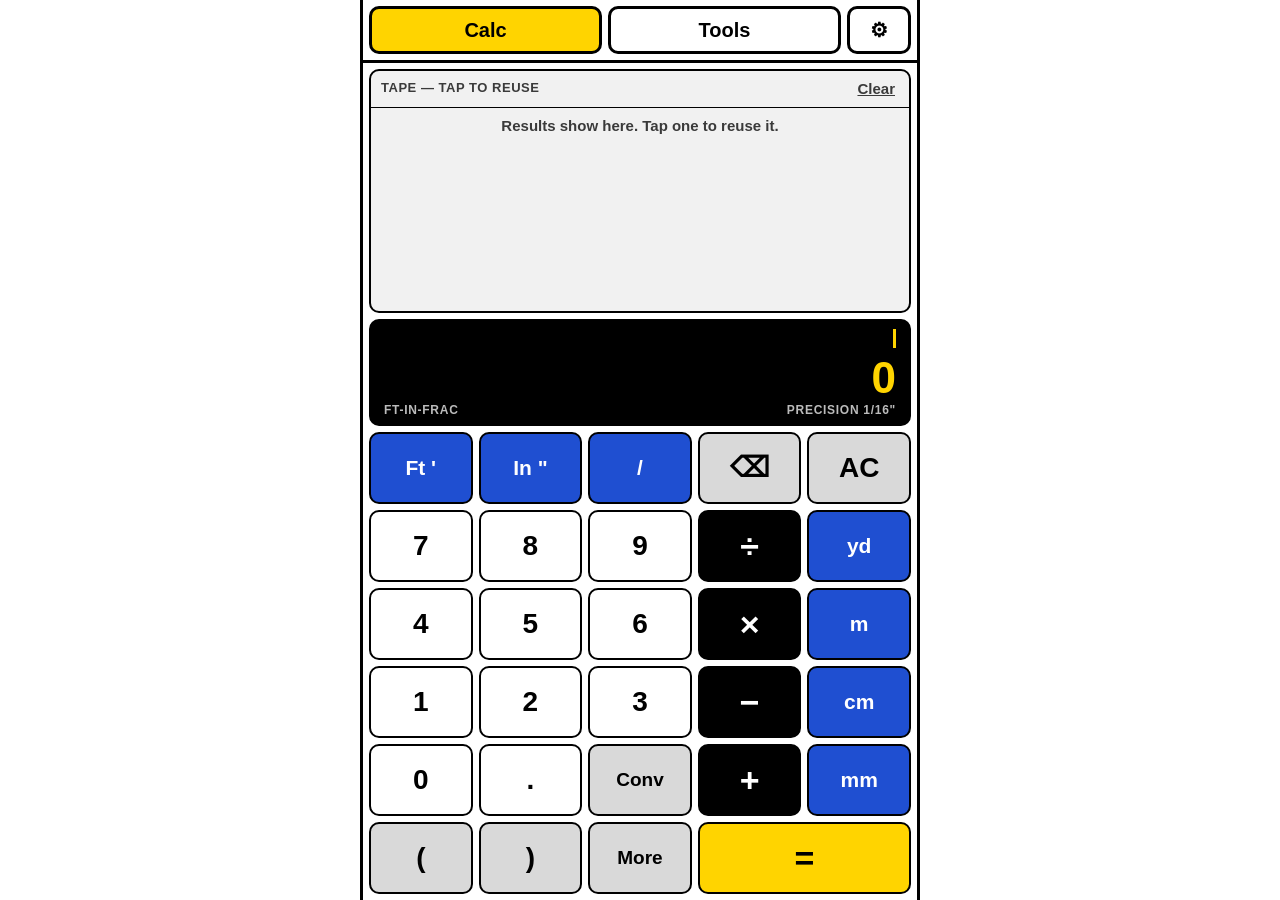
==== index.html @ d9935bda "Add files via upload" ====
<!DOCTYPE html>
<html lang="en">
<head>
  <meta charset="utf-8">
  <meta name="viewport" content="width=device-width, initial-scale=1, viewport-fit=cover">
  <title>Jobsite Calc</title>
  <meta name="description" content="Offline feet-inch-fraction construction calculator">
  <meta name="theme-color" content="#000000">
  <link rel="manifest" href="manifest.json">
  <link rel="icon" href="icons/icon.svg" type="image/svg+xml">
  <link rel="apple-touch-icon" href="icons/apple-touch-icon.png">
  <meta name="apple-mobile-web-app-capable" content="yes">
  <meta name="mobile-web-app-capable" content="yes">
  <meta name="apple-mobile-web-app-status-bar-style" content="black">
  <meta name="apple-mobile-web-app-title" content="Jobsite Calc">
  <link rel="stylesheet" href="styles.css">
</head>
<body>
  <header class="topbar">
    <button class="nav" data-go="calc" id="navCalc">Calc</button>
    <button class="nav" data-go="tools" id="navTools">Tools</button>
    <button class="nav" data-go="settings" id="navSettings" aria-label="Settings">⚙</button>
  </header>

  <!-- ============ Calculator ============ -->
  <main id="screen-calc" class="screen calc" hidden>
    <div class="tape-wrap">
      <div class="tape-head">
        <span>Tape — tap to reuse</span>
        <button id="clearTape" class="link">Clear</button>
      </div>
      <ol id="tape" class="tape"></ol>
    </div>

    <div class="display" id="display">
      <div class="expr" id="expr"></div>
      <div class="result" id="result">0</div>
      <div class="meta"><span id="modeLabel">FT-IN-FRAC</span><span id="precLabel">1/16"</span></div>
    </div>

    <div class="keypad" id="keypad">
      <button data-k="ft" class="k unit">Ft '</button>
      <button data-k="in" class="k unit">In "</button>
      <button data-k="/" class="k unit">/</button>
      <button data-k="bs" class="k fn" aria-label="Backspace">⌫</button>
      <button data-k="ac" class="k fn">AC</button>

      <button data-k="7" class="k">7</button>
      <button data-k="8" class="k">8</button>
      <button data-k="9" class="k">9</button>
      <button data-k="÷" class="k op">÷</button>
      <button data-k="yd" class="k unit sm">yd</button>

      <button data-k="4" class="k">4</button>
      <button data-k="5" class="k">5</button>
      <button data-k="6" class="k">6</button>
      <button data-k="×" class="k op">×</button>
      <button data-k="m" class="k unit sm">m</button>

      <button data-k="1" class="k">1</button>
      <button data-k="2" class="k">2</button>
      <button data-k="3" class="k">3</button>
      <button data-k="−" class="k op">−</button>
      <button data-k="cm" class="k unit sm">cm</button>

      <button data-k="0" class="k">0</button>
      <button data-k="." class="k">.</button>
      <button data-k="conv" class="k fn sm">Conv</button>
      <button data-k="+" class="k op">+</button>
      <button data-k="mm" class="k unit sm">mm</button>

      <button data-k="(" class="k fn">(</button>
      <button data-k=")" class="k fn">)</button>
      <button data-k="more" class="k fn sm">More</button>
      <button data-k="=" class="k eq">=</button>
    </div>

    <div class="more" id="more" hidden>
      <div class="more-grid">
        <button data-k="sq ft" class="k unit sm">sq ft</button>
        <button data-k="sq in" class="k unit sm">sq in</button>
        <button data-k="sq yd" class="k unit sm">sq yd</button>
        <button data-k="sq m" class="k unit sm">sq m</button>
        <button data-k="cu ft" class="k unit sm">cu ft</button>
        <button data-k="cu yd" class="k unit sm">cu yd</button>
        <button data-k="cu in" class="k unit sm">cu in</button>
        <button data-k="cu m" class="k unit sm">cu m</button>
        <button data-k="√" class="k fn">√</button>
        <button data-k="²" class="k fn">x²</button>
        <button data-k="neg" class="k fn">±</button>
        <button data-k="close" class="k eq sm">Close</button>
      </div>
    </div>
  </main>

  <!-- ============ Tools grid ============ -->
  <main id="screen-tools" class="screen scroll" hidden>
    <div class="tiles" id="tiles"></div>
  </main>

  <!-- ============ Single tool ============ -->
  <main id="screen-tool" class="screen scroll" hidden>
    <div class="tool-head">
      <button class="back" data-go="tools">‹ Tools</button>
      <h1 id="toolTitle"></h1>
      <button class="link" id="toolClear">Clear</button>
    </div>
    <div id="toolBody"></div>
  </main>

  <!-- ============ Settings ============ -->
  <main id="screen-settings" class="screen scroll" hidden>
    <div id="settingsBody"></div>
  </main>

  <!-- ============ Field keypad (bottom sheet) ============ -->
  <div class="sheet" id="sheet" hidden>
    <div class="sheet-head">
      <div class="sheet-info">
        <div class="sheet-label" id="sheetLabel"></div>
        <div class="sheet-val" id="sheetVal"></div>
      </div>
      <button class="k eq sm" data-fk="done">Done</button>
    </div>
    <div class="fkeys" id="fkeys">
      <button data-fk="7" class="k">7</button>
      <button data-fk="8" class="k">8</button>
      <button data-fk="9" class="k">9</button>
      <button data-fk="ft" class="k unit u-only">Ft '</button>
      <button data-fk="bs" class="k fn" aria-label="Backspace">⌫</button>

      <button data-fk="4" class="k">4</button>
      <button data-fk="5" class="k">5</button>
      <button data-fk="6" class="k">6</button>
      <button data-fk="in" class="k unit u-only">In "</button>
      <button data-fk="clr" class="k fn sm">Clear</button>

      <button data-fk="1" class="k">1</button>
      <button data-fk="2" class="k">2</button>
      <button data-fk="3" class="k">3</button>
      <button data-fk="/" class="k unit">/</button>
      <button data-fk="ans" class="k fn sm">Ans</button>

      <button data-fk="0" class="k">0</button>
      <button data-fk="." class="k">.</button>
      <button data-fk=" " class="k fn sm">space</button>
      <button data-fk="+" class="k op">+</button>
      <button data-fk="next" class="k eq sm">Next</button>
    </div>
  </div>

  <div class="toast" id="toast" hidden></div>

  <script src="calc.js"></script>
  <script src="app.js"></script>
</body>
</html>
---- styles.css ----
/* Jobsite Calc — high contrast, glove-sized, mobile first */
:root {
  --bg: #ffffff;
  --fg: #000000;
  --muted: #3a3a3a;
  --line: #000000;
  --panel: #f1f1f1;
  --key: #ffffff;
  --key-fg: #000000;
  --op: #000000;
  --op-fg: #ffffff;
  --fn: #d9d9d9;
  --unit: #1f4fd1;
  --unit-fg: #ffffff;
  --accent: #ffd400;
  --accent-fg: #000000;
  --warn-bg: #b00000;
  --warn-fg: #ffffff;
  --danger: #b00000;
  --ok-bg: #0a6b1f;
  --ok-fg: #ffffff;
  --display: #000000;
  --display-fg: #ffd400;
  --gap: 6px;
  --key-h: clamp(52px, 8.4vh, 72px);
  --radius: 10px;
  color-scheme: light;
}
:root[data-theme="dark"] {
  --bg: #000000;
  --fg: #ffffff;
  --muted: #cfcfcf;
  --line: #8a8a8a;
  --panel: #151515;
  --key: #222222;
  --key-fg: #ffffff;
  --op: #ffffff;
  --op-fg: #000000;
  --fn: #444444;
  --unit: #3d6bff;
  --unit-fg: #ffffff;
  --display: #111111;
  --danger: #ff6b6b;
  --display-fg: #ffd400;
  color-scheme: dark;
}

* { box-sizing: border-box; }
html, body { margin: 0; height: 100%; }
body {
  background: var(--bg);
  color: var(--fg);
  font: 600 18px/1.3 -apple-system, BlinkMacSystemFont, "Segoe UI", Roboto, Helvetica, Arial, sans-serif;
  display: flex;
  flex-direction: column;
  height: 100dvh;
  overflow: hidden;
  padding-top: env(safe-area-inset-top);
  -webkit-text-size-adjust: 100%;
  -webkit-tap-highlight-color: transparent;
}
button {
  font: inherit;
  color: inherit;
  touch-action: manipulation;
  -webkit-user-select: none;
  user-select: none;
  cursor: pointer;
}
[hidden] { display: none !important; }

/* ---------- top bar ---------- */
.topbar {
  display: grid;
  grid-template-columns: 1fr 1fr 64px;
  gap: var(--gap);
  padding: var(--gap) max(var(--gap), env(safe-area-inset-left)) var(--gap);
  border-bottom: 3px solid var(--line);
  flex: none;
}
.nav {
  height: 48px;
  border: 3px solid var(--line);
  border-radius: var(--radius);
  background: var(--bg);
  font-size: 20px;
  font-weight: 800;
}
.nav.active { background: var(--accent); color: var(--accent-fg); border-color: #000; }

/* ---------- screens ---------- */
.screen { flex: 1; min-height: 0; }
.screen.scroll {
  overflow-y: auto;
  -webkit-overflow-scrolling: touch;
  padding: 12px max(12px, env(safe-area-inset-right)) calc(24px + env(safe-area-inset-bottom)) max(12px, env(safe-area-inset-left));
}
body.sheet-open .screen.scroll { padding-bottom: 60vh; }

/* ---------- calculator ---------- */
.calc {
  display: flex;
  flex-direction: column;
  padding: var(--gap) max(var(--gap), env(safe-area-inset-right)) calc(var(--gap) + env(safe-area-inset-bottom)) max(var(--gap), env(safe-area-inset-left));
  gap: var(--gap);
  position: relative;
}
.tape-wrap {
  flex: 1;
  min-height: 70px;
  display: flex;
  flex-direction: column;
  border: 2px solid var(--line);
  border-radius: var(--radius);
  background: var(--panel);
  overflow: hidden;
}
.tape-head {
  display: flex;
  justify-content: space-between;
  align-items: center;
  font-size: 13px;
  text-transform: uppercase;
  letter-spacing: .04em;
  color: var(--muted);
  padding: 2px 10px;
  border-bottom: 1px solid var(--line);
}
.link {
  background: none;
  border: 0;
  text-decoration: underline;
  font-weight: 800;
  padding: 6px 4px;
  font-size: 15px;
}
.tape {
  list-style: none;
  margin: 0;
  padding: 0;
  overflow-y: auto;
  flex: 1;
}
.tape li {
  padding: 8px 10px;
  border-bottom: 1px solid var(--line);
  text-align: right;
  cursor: pointer;
}
.tape li:active { background: var(--accent); color: var(--accent-fg); }
.tape .t-expr { font-size: 15px; color: var(--muted); word-break: break-word; }
.tape li:active .t-expr { color: inherit; }
.tape .t-res { font-size: 21px; font-weight: 800; }
.tape .empty { text-align: center; color: var(--muted); cursor: default; font-size: 15px; border: 0; }

.display {
  flex: none;
  background: var(--display);
  color: var(--display-fg);
  border-radius: var(--radius);
  padding: 6px 12px 4px;
  text-align: right;
  border: 3px solid #000;
}
.display .expr {
  color: #fff;
  font-size: 19px;
  min-height: 25px;
  word-break: break-word;
  font-variant-numeric: tabular-nums;
}
.display .expr .cursor { display: inline-block; width: 3px; height: 1em; background: var(--display-fg); vertical-align: -2px; margin-left: 2px; animation: blink 1s steps(1) infinite; }
@keyframes blink { 50% { opacity: 0; } }
.display .result {
  font-size: clamp(30px, 10vw, 44px);
  font-weight: 800;
  line-height: 1.15;
  white-space: nowrap;
  overflow-x: auto;
  overflow-y: hidden;
  scrollbar-width: none;
  font-variant-numeric: tabular-nums;
}
.display .result::-webkit-scrollbar { display: none; }
.display .result.preview { opacity: .6; }
.display .result.error { color: #ff6b6b; font-size: 20px; white-space: normal; }
.display .meta {
  display: flex;
  justify-content: space-between;
  font-size: 12px;
  color: #bbb;
  letter-spacing: .06em;
}

.keypad, .fkeys, .more-grid {
  display: grid;
  grid-template-columns: repeat(5, 1fr);
  gap: var(--gap);
  flex: none;
}
.k {
  height: var(--key-h);
  border: 2px solid var(--line);
  border-radius: var(--radius);
  background: var(--key);
  color: var(--key-fg);
  font-size: 28px;
  font-weight: 800;
  padding: 0;
  min-width: 0;
}
.k.sm { font-size: 19px; }
.k.op { background: var(--op); color: var(--op-fg); font-size: 34px; }
.k.fn { background: var(--fn); }
.k.unit { background: var(--unit); color: var(--unit-fg); border-color: #000; font-size: 21px; }
.k.eq { background: var(--accent); color: var(--accent-fg); border-color: #000; font-size: 34px; }
.k.eq.sm, .k.op.sm { font-size: 20px; }
.keypad .k.eq { grid-column: span 2; }
.k:active { transform: scale(.96); filter: brightness(.8); }

.more {
  position: absolute;
  left: var(--gap);
  right: var(--gap);
  bottom: calc(var(--gap) + env(safe-area-inset-bottom));
  background: var(--bg);
  border: 3px solid var(--line);
  border-radius: var(--radius);
  padding: var(--gap);
  box-shadow: 0 -8px 24px rgba(0,0,0,.35);
}
.more-grid { grid-template-columns: repeat(4, 1fr); }

/* ---------- tools grid ---------- */
.tiles {
  display: grid;
  grid-template-columns: repeat(2, 1fr);
  gap: 10px;
}
.tile {
  min-height: 104px;
  border: 3px solid var(--line);
  border-radius: var(--radius);
  background: var(--panel);
  text-align: left;
  padding: 12px;
  display: flex;
  flex-direction: column;
  justify-content: space-between;
}
.tile:active { background: var(--accent); color: var(--accent-fg); }
.tile .num { font-size: 14px; color: var(--muted); }
.tile .name { font-size: 21px; font-weight: 800; line-height: 1.15; }
.tile .desc { font-size: 13px; color: var(--muted); font-weight: 600; }
.tile:active .num, .tile:active .desc { color: inherit; }

/* ---------- tool screen ---------- */
.tool-head {
  display: grid;
  grid-template-columns: auto 1fr auto;
  align-items: center;
  gap: 8px;
  margin-bottom: 10px;
}
.tool-head h1 { font-size: 22px; margin: 0; text-align: center; }
.back {
  height: 44px;
  padding: 0 12px;
  border: 2px solid var(--line);
  border-radius: var(--radius);
  background: var(--bg);
  font-weight: 800;
}

.seg {
  display: flex;
  flex-wrap: wrap;
  gap: 6px;
  margin-bottom: 12px;
}
.seg button {
  flex: 1 1 auto;
  min-height: 48px;
  padding: 0 12px;
  border: 2px solid var(--line);
  border-radius: var(--radius);
  background: var(--bg);
  font-weight: 800;
  font-size: 17px;
}
.seg button.on { background: var(--fg); color: var(--bg); }

.fields { display: grid; gap: 8px; margin-bottom: 14px; }
.field {
  display: grid;
  grid-template-columns: 1fr auto;
  align-items: center;
  width: 100%;
  min-height: 60px;
  padding: 6px 12px;
  border: 2px solid var(--line);
  border-radius: var(--radius);
  background: var(--bg);
  text-align: left;
}
.field .f-label { font-size: 16px; }
.field .f-hint { display: block; font-size: 12px; color: var(--muted); font-weight: 600; }
.field .f-val { font-size: 24px; font-weight: 800; text-align: right; max-width: 60vw; overflow-wrap: anywhere; }
.field .f-val.placeholder { color: var(--muted); font-weight: 600; font-size: 17px; }
.field.active { border-width: 4px; border-color: var(--unit); background: var(--panel); padding: 4px 10px; }
.field.bad .f-val { color: var(--warn-bg); }
.choice-label { font-size: 16px; margin: 4px 0; }
.choice .seg { margin-bottom: 0; }

.out { display: grid; gap: 6px; }
.row {
  display: grid;
  grid-template-columns: 1fr auto;
  align-items: baseline;
  gap: 2px 10px;
  padding: 8px 12px;
  border-radius: var(--radius);
  background: var(--panel);
  border: 1px solid var(--line);
}
.row[data-v] { cursor: pointer; }
.row[data-v]:active { background: var(--accent); color: var(--accent-fg); }
.row .r-label { font-size: 15px; }
.row .r-val { font-size: 22px; font-weight: 800; text-align: right; }
.row .r-sub { grid-column: 1 / -1; text-align: right; font-size: 13px; color: var(--muted); font-weight: 600; }
.row:active .r-sub { color: inherit; }
.row.big { background: var(--display); color: var(--display-fg); border: 3px solid #000; }
.row.big .r-val { font-size: 30px; }
.row.big .r-sub, .row.big .r-label { color: #eee; }
.row.warn { background: var(--warn-bg); color: var(--warn-fg); display: block; font-size: 17px; }
.row.ok { background: var(--ok-bg); color: var(--ok-fg); display: block; font-size: 17px; }
.row.info { display: block; font-size: 16px; }
.row.list { display: block; }
.row.list ol { margin: 6px 0 0; padding-left: 28px; font-size: 18px; font-variant-numeric: tabular-nums; }
.row.list li { padding: 2px 0; }
.hint-box {
  padding: 12px;
  border: 2px dashed var(--line);
  border-radius: var(--radius);
  color: var(--muted);
  font-size: 16px;
}
.note { font-size: 14px; color: var(--muted); font-weight: 600; margin: 14px 2px 0; }
.tap-note { font-size: 13px; color: var(--muted); text-align: center; margin: 8px 0 0; }

/* ---------- field keypad sheet ---------- */
.sheet {
  position: fixed;
  left: 0; right: 0; bottom: 0;
  background: var(--bg);
  border-top: 4px solid var(--line);
  padding: var(--gap) max(var(--gap), env(safe-area-inset-right)) calc(var(--gap) + env(safe-area-inset-bottom)) max(var(--gap), env(safe-area-inset-left));
  box-shadow: 0 -10px 30px rgba(0,0,0,.35);
  z-index: 10;
}
.sheet-head {
  display: grid;
  grid-template-columns: 1fr 120px;
  gap: var(--gap);
  margin-bottom: var(--gap);
  align-items: stretch;
}
.sheet-info {
  background: var(--display);
  color: var(--display-fg);
  border-radius: var(--radius);
  padding: 4px 10px;
  min-width: 0;
}
.sheet-label { font-size: 13px; color: #ddd; }
.sheet-val { font-size: 26px; font-weight: 800; min-height: 32px; overflow-wrap: anywhere; }
.sheet.no-units .u-only { visibility: hidden; }

/* ---------- settings ---------- */
.set-group { margin-bottom: 20px; }
.set-group h2 { font-size: 18px; margin: 0 0 8px; }
.set-group p { font-size: 14px; color: var(--muted); font-weight: 600; margin: 6px 0 0; }
.btn-wide {
  width: 100%;
  min-height: 56px;
  border: 3px solid var(--line);
  border-radius: var(--radius);
  background: var(--bg);
  font-weight: 800;
  font-size: 18px;
  margin-bottom: 8px;
}
.btn-wide.danger { border-color: var(--danger); color: var(--danger); }
.seg.grid3 { display: grid; grid-template-columns: repeat(3, 1fr); }

/* ---------- toast ---------- */
.toast {
  position: fixed;
  left: 50%;
  top: calc(70px + env(safe-area-inset-top));
  transform: translateX(-50%);
  background: var(--accent);
  color: var(--accent-fg);
  border: 3px solid #000;
  border-radius: var(--radius);
  padding: 10px 16px;
  font-weight: 800;
  z-index: 20;
  max-width: 90vw;
  text-align: center;
}

@media (min-width: 700px) {
  body { max-width: 560px; margin: 0 auto; border-left: 3px solid var(--line); border-right: 3px solid var(--line); }
  .sheet { max-width: 560px; margin: 0 auto; }
  .tiles { grid-template-columns: repeat(3, 1fr); }
}
@media (max-height: 640px) {
  :root { --key-h: 50px; }
  .display .result { font-size: 30px; }
}
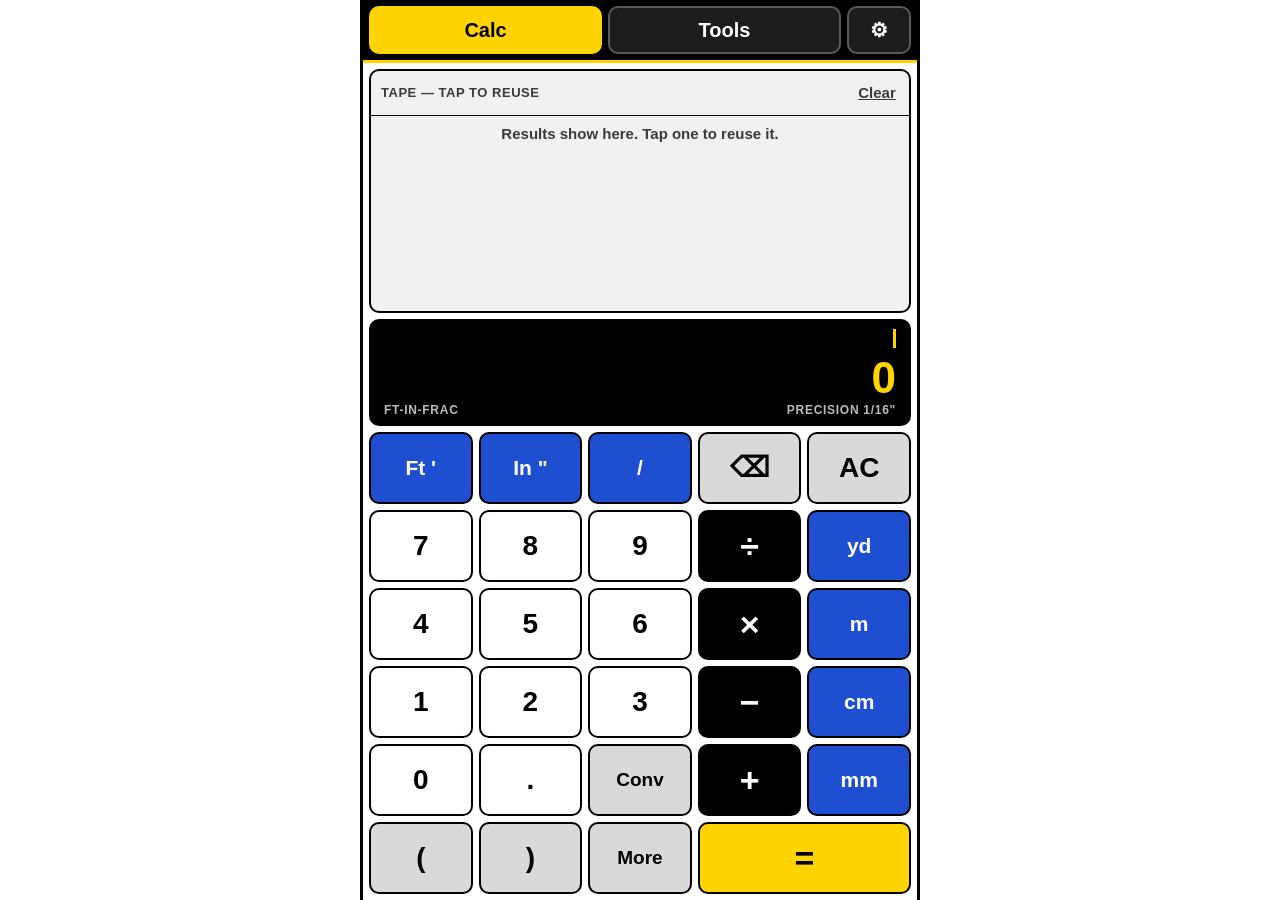
==== commit f66dedb6: "Add files via upload" ====
--- a/index.html
+++ b/index.html
@@ -11,7 +11,7 @@
   <link rel="apple-touch-icon" href="icons/apple-touch-icon.png">
   <meta name="apple-mobile-web-app-capable" content="yes">
   <meta name="mobile-web-app-capable" content="yes">
-  <meta name="apple-mobile-web-app-status-bar-style" content="black">
+  <meta name="apple-mobile-web-app-status-bar-style" content="black-translucent">
   <meta name="apple-mobile-web-app-title" content="Jobsite Calc">
   <link rel="stylesheet" href="styles.css">
 </head>
@@ -34,7 +34,7 @@
 
     <div class="display" id="display">
       <div class="expr" id="expr"></div>
-      <div class="result" id="result">0</div>
+      <div class="result" id="result" aria-live="polite">0</div>
       <div class="meta"><span id="modeLabel">FT-IN-FRAC</span><span id="precLabel">1/16"</span></div>
     </div>
 
@@ -143,7 +143,7 @@
 
       <button data-fk="0" class="k">0</button>
       <button data-fk="." class="k">.</button>
-      <button data-fk=" " class="k fn sm">space</button>
+      <button data-fk=" " class="k fn sm" aria-label="Space">Space</button>
       <button data-fk="+" class="k op">+</button>
       <button data-fk="next" class="k eq sm">Next</button>
     </div>
--- a/styles.css
+++ b/styles.css
@@ -55,10 +55,14 @@
   flex-direction: column;
   height: 100dvh;
   overflow: hidden;
-  padding-top: env(safe-area-inset-top);
   -webkit-text-size-adjust: 100%;
   -webkit-tap-highlight-color: transparent;
-}
+  -webkit-user-select: none;       /* no text-selection magnifier on long press */
+  user-select: none;
+  -webkit-touch-callout: none;
+}
+:focus { outline: none; }
+:focus-visible { outline: 3px solid var(--unit); outline-offset: 2px; }
 button {
   font: inherit;
   color: inherit;
@@ -74,19 +78,21 @@
   display: grid;
   grid-template-columns: 1fr 1fr 64px;
   gap: var(--gap);
-  padding: var(--gap) max(var(--gap), env(safe-area-inset-left)) var(--gap);
-  border-bottom: 3px solid var(--line);
+  padding: calc(var(--gap) + env(safe-area-inset-top)) max(var(--gap), env(safe-area-inset-right)) var(--gap) max(var(--gap), env(safe-area-inset-left));
+  background: #000;
+  border-bottom: 3px solid var(--accent);
   flex: none;
 }
 .nav {
   height: 48px;
-  border: 3px solid var(--line);
-  border-radius: var(--radius);
-  background: var(--bg);
+  border: 2px solid #5a5a5a;
+  border-radius: var(--radius);
+  background: #1c1c1c;
+  color: #fff;
   font-size: 20px;
   font-weight: 800;
 }
-.nav.active { background: var(--accent); color: var(--accent-fg); border-color: #000; }
+.nav.active { background: var(--accent); color: var(--accent-fg); border-color: var(--accent); }
 
 /* ---------- screens ---------- */
 .screen { flex: 1; min-height: 0; }
@@ -123,7 +129,7 @@
   text-transform: uppercase;
   letter-spacing: .04em;
   color: var(--muted);
-  padding: 2px 10px;
+  padding: 0 4px 0 10px;
   border-bottom: 1px solid var(--line);
 }
 .link {
@@ -131,7 +137,9 @@
   border: 0;
   text-decoration: underline;
   font-weight: 800;
-  padding: 6px 4px;
+  min-height: 44px;
+  min-width: 56px;
+  padding: 0 6px;
   font-size: 15px;
 }
 .tape {
@@ -289,6 +297,8 @@
   font-size: 17px;
 }
 .seg button.on { background: var(--fg); color: var(--bg); }
+.seg.modes { display: grid; grid-template-columns: repeat(auto-fill, minmax(104px, 1fr)); }
+.seg.modes button { padding: 4px 6px; font-size: 16px; line-height: 1.15; }
 
 .fields { display: grid; gap: 8px; margin-bottom: 14px; }
 .field {
@@ -365,6 +375,7 @@
   margin-bottom: var(--gap);
   align-items: stretch;
 }
+.sheet-head .k { height: auto; min-height: var(--key-h); }
 .sheet-info {
   background: var(--display);
   color: var(--display-fg);
@@ -374,6 +385,8 @@
 }
 .sheet-label { font-size: 13px; color: #ddd; }
 .sheet-val { font-size: 26px; font-weight: 800; min-height: 32px; overflow-wrap: anywhere; }
+.sheet-val.placeholder { color: #9a9a9a; font-size: 20px; font-weight: 700; }
+.fkeys .k.sm { font-size: 17px; }
 .sheet.no-units .u-only { visibility: hidden; }
 
 /* ---------- settings ---------- */
@@ -391,6 +404,7 @@
   margin-bottom: 8px;
 }
 .btn-wide.danger { border-color: var(--danger); color: var(--danger); }
+.about { font-size: 13px; color: var(--muted); text-align: center; margin-top: 24px; }
 .seg.grid3 { display: grid; grid-template-columns: repeat(3, 1fr); }
 
 /* ---------- toast ---------- */
@@ -415,7 +429,42 @@
   .sheet { max-width: 560px; margin: 0 auto; }
   .tiles { grid-template-columns: repeat(3, 1fr); }
 }
-@media (max-height: 640px) {
-  :root { --key-h: 50px; }
+/* Short phones (iPhone SE / mini): shrink keys so the tape keeps a few lines */
+@media (max-height: 700px) {
+  :root { --key-h: 48px; --gap: 5px; }
+  .display .result { font-size: 32px; }
+  .display .expr { font-size: 17px; min-height: 22px; }
+  .k { font-size: 25px; }
+  .k.op, .k.eq { font-size: 30px; }
+  .nav { height: 44px; }
+}
+/* Landscape phones: tape + display on the left, keypad on the right */
+@media (orientation: landscape) and (max-height: 500px) {
+  :root { --key-h: calc((100dvh - 88px - env(safe-area-inset-bottom)) / 6.3); }
+  body { max-width: none; margin: 0; border: 0; }
+  .topbar { grid-template-columns: 1fr 1fr 64px; padding-top: var(--gap); }
+  .nav { height: 44px; font-size: 18px; }
+  .calc {
+    display: grid;
+    grid-template-columns: minmax(0, 1fr) minmax(0, 1.15fr);
+    grid-template-rows: 1fr auto;
+    column-gap: 8px;
+  }
+  .calc .tape-wrap { grid-column: 1; grid-row: 1; min-height: 0; }
+  .calc .display { grid-column: 1; grid-row: 2; }
+  .calc .keypad { grid-column: 2; grid-row: 1 / 3; align-self: end; }
   .display .result { font-size: 30px; }
-}
+  .k { font-size: 22px; }
+  .k.op, .k.eq { font-size: 26px; }
+  .k.sm, .k.unit { font-size: 17px; }
+  .more { left: auto; width: 54%; }
+  .sheet { max-width: none; }
+  .sheet .fkeys { grid-template-columns: repeat(10, 1fr); }
+  .sheet { --key-h: 44px; }
+  body.sheet-open .screen.scroll { padding-bottom: 50vh; }
+}
+
+/* Night theme: colored keys keep their full size (black borders vanish on black) */
+:root[data-theme="dark"] .k.unit { border-color: var(--unit); }
+:root[data-theme="dark"] .k.eq { border-color: var(--accent); }
+:root[data-theme="dark"] .row.big { border-color: #555; }
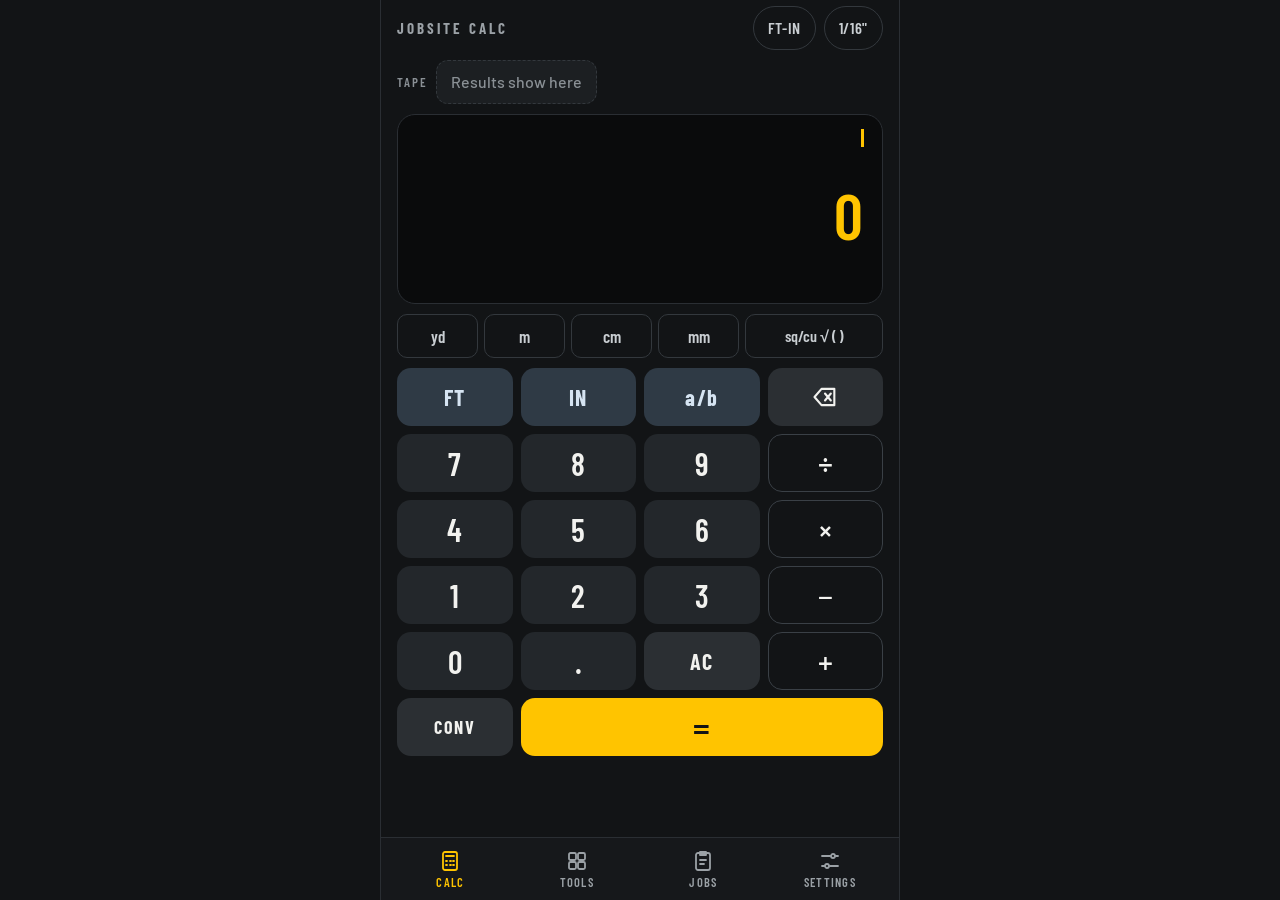
==== commit 08310852: "Add files via upload" ====
--- a/index.html
+++ b/index.html
@@ -1,11 +1,11 @@
 <!DOCTYPE html>
-<html lang="en">
+<html lang="en" data-theme="dark">
 <head>
   <meta charset="utf-8">
   <meta name="viewport" content="width=device-width, initial-scale=1, viewport-fit=cover">
   <title>Jobsite Calc</title>
   <meta name="description" content="Offline feet-inch-fraction construction calculator">
-  <meta name="theme-color" content="#000000">
+  <meta name="theme-color" content="#121416">
   <link rel="manifest" href="manifest.json">
   <link rel="icon" href="icons/icon.svg" type="image/svg+xml">
   <link rel="apple-touch-icon" href="icons/apple-touch-icon.png">
@@ -13,139 +13,173 @@
   <meta name="mobile-web-app-capable" content="yes">
   <meta name="apple-mobile-web-app-status-bar-style" content="black-translucent">
   <meta name="apple-mobile-web-app-title" content="Jobsite Calc">
+  <link rel="preload" href="fonts/barlow-condensed-latin-600-normal.woff2" as="font" type="font/woff2" crossorigin>
   <link rel="stylesheet" href="styles.css">
 </head>
 <body>
-  <header class="topbar">
-    <button class="nav" data-go="calc" id="navCalc">Calc</button>
-    <button class="nav" data-go="tools" id="navTools">Tools</button>
-    <button class="nav" data-go="settings" id="navSettings" aria-label="Settings">⚙</button>
-  </header>
 
   <!-- ============ Calculator ============ -->
   <main id="screen-calc" class="screen calc" hidden>
-    <div class="tape-wrap">
-      <div class="tape-head">
-        <span>Tape — tap to reuse</span>
-        <button id="clearTape" class="link">Clear</button>
+    <header class="calc-head">
+      <div class="brand">JOBSITE CALC</div>
+      <div class="chips">
+        <button class="chip" id="modeLabel" data-k="conv" aria-label="Change display units">FT-IN</button>
+        <button class="chip" id="precLabel" aria-label="Change fraction precision">1/16"</button>
       </div>
-      <ol id="tape" class="tape"></ol>
+    </header>
+
+    <div class="tape-row">
+      <span class="tape-label">TAPE</span>
+      <ol id="tape" class="tape" aria-label="Calculator tape"></ol>
     </div>
 
-    <div class="display" id="display">
+    <section class="display" id="display" aria-label="Display">
       <div class="expr" id="expr"></div>
       <div class="result" id="result" aria-live="polite">0</div>
-      <div class="meta"><span id="modeLabel">FT-IN-FRAC</span><span id="precLabel">1/16"</span></div>
+      <div class="meta"><span id="metaL"></span><span id="metaR"></span></div>
+    </section>
+
+    <div class="strip" id="strip">
+      <button data-k="yd" class="pill">yd</button>
+      <button data-k="m" class="pill">m</button>
+      <button data-k="cm" class="pill">cm</button>
+      <button data-k="mm" class="pill">mm</button>
+      <button data-k="more" class="pill wide" aria-label="Square, cubic and more functions">sq/cu √ ( )</button>
     </div>
 
     <div class="keypad" id="keypad">
-      <button data-k="ft" class="k unit">Ft '</button>
-      <button data-k="in" class="k unit">In "</button>
-      <button data-k="/" class="k unit">/</button>
-      <button data-k="bs" class="k fn" aria-label="Backspace">⌫</button>
-      <button data-k="ac" class="k fn">AC</button>
+      <button data-k="ft" class="k unit">FT</button>
+      <button data-k="in" class="k unit">IN</button>
+      <button data-k="/" class="k unit" aria-label="Fraction">a/b</button>
+      <button data-k="bs" class="k fn" aria-label="Backspace"><svg viewBox="0 0 24 24" aria-hidden="true"><path d="M9 5h11v14H9l-6-7z"/><path d="M12 9l5 6M17 9l-5 6"/></svg></button>
 
       <button data-k="7" class="k">7</button>
       <button data-k="8" class="k">8</button>
       <button data-k="9" class="k">9</button>
       <button data-k="÷" class="k op">÷</button>
-      <button data-k="yd" class="k unit sm">yd</button>
 
       <button data-k="4" class="k">4</button>
       <button data-k="5" class="k">5</button>
       <button data-k="6" class="k">6</button>
       <button data-k="×" class="k op">×</button>
-      <button data-k="m" class="k unit sm">m</button>
 
       <button data-k="1" class="k">1</button>
       <button data-k="2" class="k">2</button>
       <button data-k="3" class="k">3</button>
       <button data-k="−" class="k op">−</button>
-      <button data-k="cm" class="k unit sm">cm</button>
 
       <button data-k="0" class="k">0</button>
       <button data-k="." class="k">.</button>
-      <button data-k="conv" class="k fn sm">Conv</button>
+      <button data-k="ac" class="k fn txt">AC</button>
       <button data-k="+" class="k op">+</button>
-      <button data-k="mm" class="k unit sm">mm</button>
 
-      <button data-k="(" class="k fn">(</button>
-      <button data-k=")" class="k fn">)</button>
-      <button data-k="more" class="k fn sm">More</button>
+      <button data-k="conv" class="k fn txt sm">CONV</button>
       <button data-k="=" class="k eq">=</button>
     </div>
 
     <div class="more" id="more" hidden>
       <div class="more-grid">
-        <button data-k="sq ft" class="k unit sm">sq ft</button>
-        <button data-k="sq in" class="k unit sm">sq in</button>
-        <button data-k="sq yd" class="k unit sm">sq yd</button>
-        <button data-k="sq m" class="k unit sm">sq m</button>
-        <button data-k="cu ft" class="k unit sm">cu ft</button>
-        <button data-k="cu yd" class="k unit sm">cu yd</button>
-        <button data-k="cu in" class="k unit sm">cu in</button>
-        <button data-k="cu m" class="k unit sm">cu m</button>
+        <button data-k="sq ft" class="pill">sq ft</button>
+        <button data-k="sq in" class="pill">sq in</button>
+        <button data-k="sq yd" class="pill">sq yd</button>
+        <button data-k="sq m" class="pill">sq m</button>
+        <button data-k="cu ft" class="pill">cu ft</button>
+        <button data-k="cu yd" class="pill">cu yd</button>
+        <button data-k="cu in" class="pill">cu in</button>
+        <button data-k="cu m" class="pill">cu m</button>
+        <button data-k="(" class="k fn">(</button>
+        <button data-k=")" class="k fn">)</button>
         <button data-k="√" class="k fn">√</button>
         <button data-k="²" class="k fn">x²</button>
-        <button data-k="neg" class="k fn">±</button>
-        <button data-k="close" class="k eq sm">Close</button>
+        <button data-k="neg" class="k fn" aria-label="Plus or minus">±</button>
+        <button data-k="close" class="k eq txt sm" style="grid-column: span 3">CLOSE</button>
       </div>
     </div>
   </main>
 
-  <!-- ============ Tools grid ============ -->
+  <!-- ============ Tools list ============ -->
   <main id="screen-tools" class="screen scroll" hidden>
-    <div class="tiles" id="tiles"></div>
+    <h1 class="page-title">Tools</h1>
+    <label class="search">
+      <svg viewBox="0 0 24 24" aria-hidden="true"><circle cx="11" cy="11" r="7"/><path d="M16.5 16.5L21 21"/></svg>
+      <input type="search" id="toolSearch" aria-label="Search tools" placeholder="Search — stairs, rebar, grade…" autocomplete="off">
+    </label>
+    <div id="tiles"></div>
   </main>
 
   <!-- ============ Single tool ============ -->
   <main id="screen-tool" class="screen scroll" hidden>
-    <div class="tool-head">
-      <button class="back" data-go="tools">‹ Tools</button>
+    <header class="bar">
+      <button class="back" data-go="tools"><svg viewBox="0 0 24 24" aria-hidden="true"><path d="M15 6l-6 6 6 6"/></svg>Tools</button>
       <h1 id="toolTitle"></h1>
       <button class="link" id="toolClear">Clear</button>
-    </div>
+    </header>
     <div id="toolBody"></div>
+  </main>
+
+  <!-- ============ Jobs ============ -->
+  <main id="screen-jobs" class="screen scroll" hidden>
+    <h1 class="page-title">Jobs</h1>
+    <div id="jobsBody"></div>
+  </main>
+
+  <main id="screen-job" class="screen scroll" hidden>
+    <header class="bar">
+      <button class="back" data-go="jobs"><svg viewBox="0 0 24 24" aria-hidden="true"><path d="M15 6l-6 6 6 6"/></svg>Jobs</button>
+      <h1 id="jobTitle"></h1>
+      <button class="icon-btn" id="jobShare" aria-label="Share takeoff"><svg viewBox="0 0 24 24" aria-hidden="true"><path d="M12 4v11M8 8l4-4 4 4M5 14v5h14v-5"/></svg></button>
+    </header>
+    <div id="jobBody"></div>
   </main>
 
   <!-- ============ Settings ============ -->
   <main id="screen-settings" class="screen scroll" hidden>
+    <h1 class="page-title">Settings</h1>
     <div id="settingsBody"></div>
   </main>
 
-  <!-- ============ Field keypad (bottom sheet) ============ -->
+  <!-- ============ Bottom tab bar ============ -->
+  <nav class="tabbar" aria-label="Main">
+    <button class="tab" data-go="calc" id="navCalc"><svg viewBox="0 0 24 24" aria-hidden="true"><rect x="5" y="3" width="14" height="18" rx="2"/><path d="M8 7h8M8 12h1M12 12h1M15 12h1M8 16h1M12 16h1M15 16h1"/></svg><span>CALC</span></button>
+    <button class="tab" data-go="tools" id="navTools"><svg viewBox="0 0 24 24" aria-hidden="true"><rect x="4" y="4" width="7" height="7" rx="1.5"/><rect x="13" y="4" width="7" height="7" rx="1.5"/><rect x="4" y="13" width="7" height="7" rx="1.5"/><rect x="13" y="13" width="7" height="7" rx="1.5"/></svg><span>TOOLS</span></button>
+    <button class="tab" data-go="jobs" id="navJobs"><svg viewBox="0 0 24 24" aria-hidden="true"><rect x="5" y="4" width="14" height="17" rx="2"/><path d="M9 3h6v3H9zM9 11h6M9 15h4"/></svg><span>JOBS</span></button>
+    <button class="tab" data-go="settings" id="navSettings"><svg viewBox="0 0 24 24" aria-hidden="true"><path d="M4 7h9M17 7h3M4 17h3M11 17h9"/><circle cx="15" cy="7" r="2"/><circle cx="9" cy="17" r="2"/></svg><span>SETTINGS</span></button>
+  </nav>
+
+  <!-- ============ Measurement entry sheet ============ -->
   <div class="sheet" id="sheet" hidden>
-    <div class="sheet-head">
-      <div class="sheet-info">
-        <div class="sheet-label" id="sheetLabel"></div>
-        <div class="sheet-val" id="sheetVal"></div>
+    <div class="grabber" aria-hidden="true"></div>
+    <div class="readout">
+      <div class="readout-head">
+        <span class="sheet-label" id="sheetLabel"></span>
+        <span class="sheet-hint" id="sheetHint"></span>
+        <button class="link" data-fk="done">Done</button>
       </div>
-      <button class="k eq sm" data-fk="done">Done</button>
+      <div class="sheet-val-row"><span class="sheet-val" id="sheetVal"></span><span class="caret" aria-hidden="true"></span></div>
     </div>
     <div class="fkeys" id="fkeys">
       <button data-fk="7" class="k">7</button>
       <button data-fk="8" class="k">8</button>
       <button data-fk="9" class="k">9</button>
-      <button data-fk="ft" class="k unit u-only">Ft '</button>
-      <button data-fk="bs" class="k fn" aria-label="Backspace">⌫</button>
+      <button data-fk="ft" class="k unit u-only">FT</button>
 
       <button data-fk="4" class="k">4</button>
       <button data-fk="5" class="k">5</button>
       <button data-fk="6" class="k">6</button>
-      <button data-fk="in" class="k unit u-only">In "</button>
-      <button data-fk="clr" class="k fn sm">Clear</button>
+      <button data-fk="in" class="k unit u-only">IN</button>
 
       <button data-fk="1" class="k">1</button>
       <button data-fk="2" class="k">2</button>
       <button data-fk="3" class="k">3</button>
-      <button data-fk="/" class="k unit">/</button>
-      <button data-fk="ans" class="k fn sm">Ans</button>
+      <button data-fk="/" class="k unit" aria-label="Fraction">a/b</button>
 
+      <button data-fk="." class="k">.</button>
       <button data-fk="0" class="k">0</button>
-      <button data-fk="." class="k">.</button>
-      <button data-fk=" " class="k fn sm" aria-label="Space">Space</button>
-      <button data-fk="+" class="k op">+</button>
-      <button data-fk="next" class="k eq sm">Next</button>
+      <button data-fk="bs" class="k fn" aria-label="Backspace"><svg viewBox="0 0 24 24" aria-hidden="true"><path d="M9 5h11v14H9l-6-7z"/><path d="M12 9l5 6M17 9l-5 6"/></svg></button>
+      <button data-fk="ans" class="k fn txt sm">ANS</button>
+
+      <button data-fk="clr" class="k fn txt sm">CLEAR</button>
+      <button data-fk="next" class="k eq txt next" id="nextKey">NEXT</button>
     </div>
   </div>
 
--- a/styles.css
+++ b/styles.css
@@ -1,470 +1,471 @@
-/* Jobsite Calc — high contrast, glove-sized, mobile first */
+/* Jobsite Calc — "Graphite & Safety Yellow" (v6)
+ * Simple industrial look: graphite grounds, one accent (safety yellow) for answers and the main action,
+ * Barlow Condensed for numbers/labels, Barlow for text. Fonts ship with the app (offline). */
+
+@font-face { font-family: 'Barlow'; font-weight: 500; font-style: normal; font-display: swap; src: url(fonts/barlow-latin-500-normal.woff2) format('woff2'); }
+@font-face { font-family: 'Barlow'; font-weight: 600; font-style: normal; font-display: swap; src: url(fonts/barlow-latin-600-normal.woff2) format('woff2'); }
+@font-face { font-family: 'Barlow'; font-weight: 700; font-style: normal; font-display: swap; src: url(fonts/barlow-latin-700-normal.woff2) format('woff2'); }
+@font-face { font-family: 'Barlow Condensed'; font-weight: 600; font-style: normal; font-display: swap; src: url(fonts/barlow-condensed-latin-600-normal.woff2) format('woff2'); }
+@font-face { font-family: 'Barlow Condensed'; font-weight: 700; font-style: normal; font-display: swap; src: url(fonts/barlow-condensed-latin-700-normal.woff2) format('woff2'); }
+
+/* ---------- tokens: Graphite (night, default) ---------- */
 :root {
-  --bg: #ffffff;
-  --fg: #000000;
-  --muted: #3a3a3a;
-  --line: #000000;
-  --panel: #f1f1f1;
-  --key: #ffffff;
-  --key-fg: #000000;
-  --op: #000000;
-  --op-fg: #ffffff;
-  --fn: #d9d9d9;
-  --unit: #1f4fd1;
-  --unit-fg: #ffffff;
-  --accent: #ffd400;
-  --accent-fg: #000000;
-  --warn-bg: #b00000;
-  --warn-fg: #ffffff;
-  --danger: #b00000;
-  --ok-bg: #0a6b1f;
-  --ok-fg: #ffffff;
-  --display: #000000;
-  --display-fg: #ffd400;
-  --gap: 6px;
-  --key-h: clamp(52px, 8.4vh, 72px);
-  --radius: 10px;
+  --bg: #121416;
+  --surface: #1A1D20;
+  --surface-2: #1C1F22;
+  --raised: #23272B;
+  --fn: #2B2F33;
+  --ico-bg: #23272B;
+  --line: #2A2E33;
+  --line-2: #33383D;
+  --text: #F2F2EF;
+  --text-2: #C9CED2;
+  --muted: #9BA1A6;
+  --faint: #8A9095;
+  --ghost: #6B7278;
+  --display: #0A0B0C;
+  --display-line: #2A2E33;
+  --display-sub: #9BA1A6;
+  --unit-bg: #2F3A45;
+  --unit-fg: #D6E4F2;
+  --op-bg: transparent;
+  --op-border: #3A4046;
+  --op-fg: #F2F2EF;
+  --num-border: transparent;
+  --accent: #FFC400;
+  --accent-fg: #121416;
+  --tab-bg: #16181B;
+  --tab-fg: #9BA1A6;
+  --tab-active: #FFC400;
+  --seg-on-bg: #F2F2EF;
+  --seg-on-fg: #121416;
+  --warn-bg: #3A1B1B; --warn-fg: #FFB4A8; --warn-line: #7A2E2E;
+  --ok-bg: #13301F; --ok-fg: #9BE3B4; --ok-line: #1F5A36;
+  --danger: #FF8A80;
+  --key-h: clamp(48px, 7vh, 58px);
+  --gap: 8px;
+  --cond: 'Barlow Condensed', 'Arial Narrow', 'Helvetica Neue', sans-serif;
+  --sans: 'Barlow', -apple-system, 'Helvetica Neue', sans-serif;
+  color-scheme: dark;
+}
+/* ---------- tokens: Daylight (sun) ---------- */
+:root[data-theme="light"] {
+  --bg: #ECEAE5;
+  --surface: #FFFFFF;
+  --surface-2: #FFFFFF;
+  --raised: #FFFFFF;
+  --fn: #DEDAD2;
+  --ico-bg: #ECEAE5;
+  --line: #D3CFC7;
+  --line-2: #C9C4BA;
+  --text: #141619;
+  --text-2: #2A2E33;
+  --muted: #5B5F63;
+  --faint: #5B5F63;
+  --ghost: #767B80;
+  --display: #111315;
+  --display-line: #111315;
+  --display-sub: #A7ADB2;
+  --unit-bg: #D6E2EE;
+  --unit-fg: #16324F;
+  --op-bg: #2A2E33;
+  --op-border: #2A2E33;
+  --op-fg: #FFFFFF;
+  --num-border: #D3CFC7;
+  --tab-bg: #FFFFFF;
+  --tab-fg: #5B5F63;
+  --tab-active: #141619;
+  --seg-on-bg: #141619;
+  --seg-on-fg: #FFFFFF;
+  --warn-bg: #FDE3DF; --warn-fg: #8A1C12; --warn-line: #F2B8AE;
+  --ok-bg: #DDF3E4; --ok-fg: #14532D; --ok-line: #A7DDB9;
+  --danger: #B3261E;
   color-scheme: light;
 }
-:root[data-theme="dark"] {
-  --bg: #000000;
-  --fg: #ffffff;
-  --muted: #cfcfcf;
-  --line: #8a8a8a;
-  --panel: #151515;
-  --key: #222222;
-  --key-fg: #ffffff;
-  --op: #ffffff;
-  --op-fg: #000000;
-  --fn: #444444;
-  --unit: #3d6bff;
-  --unit-fg: #ffffff;
-  --display: #111111;
-  --danger: #ff6b6b;
-  --display-fg: #ffd400;
-  color-scheme: dark;
-}
-
+
+/* ---------- base ---------- */
 * { box-sizing: border-box; }
 html, body { margin: 0; height: 100%; }
 body {
   background: var(--bg);
-  color: var(--fg);
-  font: 600 18px/1.3 -apple-system, BlinkMacSystemFont, "Segoe UI", Roboto, Helvetica, Arial, sans-serif;
+  color: var(--text);
+  font: 500 17px/1.3 var(--sans);
   display: flex;
   flex-direction: column;
   height: 100dvh;
   overflow: hidden;
+  padding: env(safe-area-inset-top) env(safe-area-inset-right) 0 env(safe-area-inset-left);
   -webkit-text-size-adjust: 100%;
   -webkit-tap-highlight-color: transparent;
-  -webkit-user-select: none;       /* no text-selection magnifier on long press */
+  -webkit-user-select: none;
   user-select: none;
   -webkit-touch-callout: none;
 }
+input { -webkit-user-select: text; user-select: text; }
+button { font: inherit; color: inherit; touch-action: manipulation; cursor: pointer; -webkit-user-select: none; user-select: none; }
+[hidden] { display: none !important; }
 :focus { outline: none; }
-:focus-visible { outline: 3px solid var(--unit); outline-offset: 2px; }
-button {
-  font: inherit;
-  color: inherit;
-  touch-action: manipulation;
-  -webkit-user-select: none;
-  user-select: none;
-  cursor: pointer;
-}
-[hidden] { display: none !important; }
-
-/* ---------- top bar ---------- */
-.topbar {
+:focus-visible { outline: 3px solid var(--accent); outline-offset: 2px; }
+svg { fill: none; stroke: currentColor; stroke-width: 1.8; stroke-linecap: round; stroke-linejoin: round; }
+
+.screen { flex: 1; min-height: 0; }
+.screen.scroll { overflow-y: auto; -webkit-overflow-scrolling: touch; padding: 12px 16px 28px; }
+body.sheet-open .screen.scroll { padding-bottom: 62vh; }
+
+.page-title { margin: 4px 0 14px; font: 700 40px/1.1 var(--cond); letter-spacing: 0.01em; }
+.label, .group-title {
+  margin: 20px 0 8px; font: 600 14px/1 var(--cond); letter-spacing: 0.18em; color: var(--faint); text-transform: uppercase;
+}
+
+/* ---------- bottom tab bar ---------- */
+.tabbar {
+  flex: none;
   display: grid;
-  grid-template-columns: 1fr 1fr 64px;
-  gap: var(--gap);
-  padding: calc(var(--gap) + env(safe-area-inset-top)) max(var(--gap), env(safe-area-inset-right)) var(--gap) max(var(--gap), env(safe-area-inset-left));
-  background: #000;
-  border-bottom: 3px solid var(--accent);
-  flex: none;
-}
-.nav {
-  height: 48px;
-  border: 2px solid #5a5a5a;
-  border-radius: var(--radius);
-  background: #1c1c1c;
-  color: #fff;
-  font-size: 20px;
-  font-weight: 800;
-}
-.nav.active { background: var(--accent); color: var(--accent-fg); border-color: var(--accent); }
-
-/* ---------- screens ---------- */
-.screen { flex: 1; min-height: 0; }
-.screen.scroll {
-  overflow-y: auto;
-  -webkit-overflow-scrolling: touch;
-  padding: 12px max(12px, env(safe-area-inset-right)) calc(24px + env(safe-area-inset-bottom)) max(12px, env(safe-area-inset-left));
-}
-body.sheet-open .screen.scroll { padding-bottom: 60vh; }
+  grid-template-columns: repeat(4, minmax(0, 1fr));
+  gap: 4px;
+  padding: 6px 8px calc(6px + env(safe-area-inset-bottom));
+  background: var(--tab-bg);
+  border-top: 1px solid var(--line);
+}
+.tab {
+  position: relative;
+  min-height: 50px;
+  border: 0;
+  background: none;
+  color: var(--tab-fg);
+  display: flex; flex-direction: column; align-items: center; justify-content: center; gap: 3px;
+  font: 600 12.5px/1 var(--cond); letter-spacing: 0.1em;
+}
+.tab svg { width: 24px; height: 24px; }
+.tab.active { color: var(--tab-active); }
+:root[data-theme="light"] .tab.active { font-weight: 700; }
+:root[data-theme="light"] .tab.active::before {
+  content: ''; position: absolute; top: -6px; width: 32px; height: 4px; border-radius: 0 0 4px 4px; background: var(--accent);
+}
 
 /* ---------- calculator ---------- */
 .calc {
+  position: relative;
   display: flex;
   flex-direction: column;
-  padding: var(--gap) max(var(--gap), env(safe-area-inset-right)) calc(var(--gap) + env(safe-area-inset-bottom)) max(var(--gap), env(safe-area-inset-left));
-  gap: var(--gap);
-  position: relative;
-}
-.tape-wrap {
-  flex: 1;
-  min-height: 70px;
-  display: flex;
-  flex-direction: column;
-  border: 2px solid var(--line);
-  border-radius: var(--radius);
-  background: var(--panel);
-  overflow: hidden;
-}
-.tape-head {
-  display: flex;
-  justify-content: space-between;
-  align-items: center;
-  font-size: 13px;
-  text-transform: uppercase;
-  letter-spacing: .04em;
-  color: var(--muted);
-  padding: 0 4px 0 10px;
-  border-bottom: 1px solid var(--line);
-}
-.link {
-  background: none;
-  border: 0;
-  text-decoration: underline;
-  font-weight: 800;
-  min-height: 44px;
-  min-width: 56px;
-  padding: 0 6px;
-  font-size: 15px;
-}
+  gap: 10px;
+  padding: 6px 16px 12px;
+}
+.calc-head { display: flex; align-items: center; justify-content: space-between; min-height: 44px; }
+.brand { font: 700 15px/1 var(--cond); letter-spacing: 0.2em; color: var(--muted); }
+.chips { display: flex; gap: 8px; }
+.chip {
+  height: 44px; padding: 0 14px; border-radius: 999px; border: 1px solid var(--line-2); background: transparent;
+  color: var(--text-2); font: 600 16px/1 var(--cond); letter-spacing: 0.04em; white-space: nowrap;
+}
+:root[data-theme="light"] .chip { background: #FFFFFF; }
+
+.tape-row { display: flex; align-items: center; gap: 8px; height: 44px; flex: none; }
+.tape-label { font: 600 13px/1 var(--cond); letter-spacing: 0.16em; color: var(--faint); flex: none; }
 .tape {
-  list-style: none;
-  margin: 0;
-  padding: 0;
-  overflow-y: auto;
-  flex: 1;
-}
+  list-style: none; margin: 0; padding: 0; display: flex; gap: 8px; overflow-x: auto; flex: 1; min-width: 0;
+  scrollbar-width: none;
+}
+.tape::-webkit-scrollbar { display: none; }
 .tape li {
-  padding: 8px 10px;
-  border-bottom: 1px solid var(--line);
+  flex: none; height: 44px; display: flex; align-items: center; padding: 0 14px; border-radius: 12px;
+  border: 1px solid var(--line-2); background: var(--surface-2); color: var(--text-2);
+  font: 600 16px/1 var(--sans); white-space: nowrap; cursor: pointer;
+}
+.tape li.latest { border-color: var(--accent); color: var(--text); }
+:root[data-theme="light"] .tape li.latest { border: 2px solid var(--text); font-weight: 700; }
+.tape li:active { background: var(--accent); color: var(--accent-fg); }
+.tape li.empty { border-style: dashed; color: var(--faint); cursor: default; font-weight: 500; }
+
+.display {
+  flex: 1 1 auto;
+  min-height: 112px;
+  max-height: 190px;
+  border-radius: 18px;
+  background: var(--display);
+  border: 1px solid var(--display-line);
+  padding: 12px 18px 10px;
+  display: flex; flex-direction: column; justify-content: space-between; gap: 2px;
   text-align: right;
-  cursor: pointer;
-}
-.tape li:active { background: var(--accent); color: var(--accent-fg); }
-.tape .t-expr { font-size: 15px; color: var(--muted); word-break: break-word; }
-.tape li:active .t-expr { color: inherit; }
-.tape .t-res { font-size: 21px; font-weight: 800; }
-.tape .empty { text-align: center; color: var(--muted); cursor: default; font-size: 15px; border: 0; }
-
-.display {
-  flex: none;
-  background: var(--display);
-  color: var(--display-fg);
-  border-radius: var(--radius);
-  padding: 6px 12px 4px;
-  text-align: right;
-  border: 3px solid #000;
 }
 .display .expr {
-  color: #fff;
-  font-size: 19px;
-  min-height: 25px;
-  word-break: break-word;
+  font: 500 18px/1.25 var(--sans); color: var(--display-sub); min-height: 23px; word-break: break-word;
   font-variant-numeric: tabular-nums;
 }
-.display .expr .cursor { display: inline-block; width: 3px; height: 1em; background: var(--display-fg); vertical-align: -2px; margin-left: 2px; animation: blink 1s steps(1) infinite; }
+.display .expr .cursor { display: inline-block; width: 3px; height: 1em; background: var(--accent); vertical-align: -2px; margin-left: 2px; animation: blink 1s steps(1) infinite; }
 @keyframes blink { 50% { opacity: 0; } }
 .display .result {
-  font-size: clamp(30px, 10vw, 44px);
-  font-weight: 800;
-  line-height: 1.15;
-  white-space: nowrap;
-  overflow-x: auto;
-  overflow-y: hidden;
-  scrollbar-width: none;
-  font-variant-numeric: tabular-nums;
+  font: 600 clamp(40px, 15vw, 64px)/1.05 var(--cond); color: var(--accent); letter-spacing: 0.01em;
+  white-space: nowrap; overflow-x: auto; overflow-y: hidden; scrollbar-width: none;
 }
 .display .result::-webkit-scrollbar { display: none; }
-.display .result.preview { opacity: .6; }
-.display .result.error { color: #ff6b6b; font-size: 20px; white-space: normal; }
-.display .meta {
-  display: flex;
-  justify-content: space-between;
-  font-size: 12px;
-  color: #bbb;
-  letter-spacing: .06em;
-}
-
-.keypad, .fkeys, .more-grid {
-  display: grid;
-  grid-template-columns: repeat(5, 1fr);
-  gap: var(--gap);
-  flex: none;
-}
+.display .result.preview { opacity: 0.55; }
+.display .result.error { color: #FF8A80; font: 600 18px/1.3 var(--sans); white-space: normal; }
+.display .meta { display: flex; justify-content: space-between; gap: 12px; font: 600 13px/1 var(--cond); letter-spacing: 0.14em; color: #8A9095; min-height: 13px; }
+
+.strip { display: grid; grid-template-columns: repeat(4, minmax(44px, 1fr)) minmax(0, 1.7fr); gap: 6px; flex: none; }
+.pill {
+  height: 44px; border-radius: 10px; border: 1px solid var(--line-2); background: transparent; color: var(--text-2);
+  font: 600 17px/1 var(--cond); padding: 0 4px; white-space: nowrap;
+}
+.pill.wide { font-size: 16px; overflow: hidden; text-overflow: ellipsis; }
+.pill:active { background: var(--accent); color: var(--accent-fg); border-color: var(--accent); }
+
+.keypad, .fkeys { display: grid; grid-template-columns: repeat(4, minmax(0, 1fr)); grid-auto-rows: var(--key-h); gap: var(--gap); flex: none; }
 .k {
-  height: var(--key-h);
-  border: 2px solid var(--line);
-  border-radius: var(--radius);
-  background: var(--key);
-  color: var(--key-fg);
-  font-size: 28px;
-  font-weight: 800;
-  padding: 0;
-  min-width: 0;
-}
-.k.sm { font-size: 19px; }
-.k.op { background: var(--op); color: var(--op-fg); font-size: 34px; }
-.k.fn { background: var(--fn); }
-.k.unit { background: var(--unit); color: var(--unit-fg); border-color: #000; font-size: 21px; }
-.k.eq { background: var(--accent); color: var(--accent-fg); border-color: #000; font-size: 34px; }
-.k.eq.sm, .k.op.sm { font-size: 20px; }
-.keypad .k.eq { grid-column: span 2; }
-.k:active { transform: scale(.96); filter: brightness(.8); }
+  border: 1px solid var(--num-border); border-radius: 14px; background: var(--raised); color: var(--text);
+  font: 600 32px/1 var(--cond); padding: 0; min-width: 0;
+  display: flex; align-items: center; justify-content: center;
+}
+.k svg { width: 28px; height: 28px; }
+.k.unit { border-color: transparent; background: var(--unit-bg); color: var(--unit-fg); font: 700 22px/1 var(--cond); letter-spacing: 0.06em; }
+.k.fn { border-color: transparent; background: var(--fn); color: var(--text); }
+.k.txt { font: 700 22px/1 var(--cond); letter-spacing: 0.06em; }
+.k.sm { font-size: 18px; letter-spacing: 0.08em; }
+.k.op { background: var(--op-bg); border: 1.5px solid var(--op-border); color: var(--op-fg); font: 500 30px/1 var(--sans); }
+.k.eq { border-color: transparent; background: var(--accent); color: var(--accent-fg); font: 600 34px/1 var(--sans); }
+.k.eq.txt { font: 700 20px/1 var(--cond); letter-spacing: 0.05em; }
+.keypad .k.eq { grid-column: span 3; }
+.k:active { transform: scale(0.96); filter: brightness(1.25); }
+:root[data-theme="light"] .k:active { filter: brightness(0.88); }
 
 .more {
-  position: absolute;
-  left: var(--gap);
-  right: var(--gap);
-  bottom: calc(var(--gap) + env(safe-area-inset-bottom));
-  background: var(--bg);
-  border: 3px solid var(--line);
-  border-radius: var(--radius);
-  padding: var(--gap);
-  box-shadow: 0 -8px 24px rgba(0,0,0,.35);
-}
-.more-grid { grid-template-columns: repeat(4, 1fr); }
-
-/* ---------- tools grid ---------- */
-.tiles {
-  display: grid;
-  grid-template-columns: repeat(2, 1fr);
-  gap: 10px;
-}
-.tile {
-  min-height: 104px;
-  border: 3px solid var(--line);
-  border-radius: var(--radius);
-  background: var(--panel);
-  text-align: left;
-  padding: 12px;
-  display: flex;
-  flex-direction: column;
-  justify-content: space-between;
-}
-.tile:active { background: var(--accent); color: var(--accent-fg); }
-.tile .num { font-size: 14px; color: var(--muted); }
-.tile .name { font-size: 21px; font-weight: 800; line-height: 1.15; }
-.tile .desc { font-size: 13px; color: var(--muted); font-weight: 600; }
-.tile:active .num, .tile:active .desc { color: inherit; }
+  position: absolute; left: 16px; right: 16px; bottom: 12px; z-index: 5;
+  background: var(--surface); border: 1px solid var(--line-2); border-radius: 18px; padding: 10px;
+  box-shadow: 0 -12px 32px rgba(0, 0, 0, 0.45);
+}
+.more-grid { display: grid; grid-template-columns: repeat(4, minmax(0, 1fr)); grid-auto-rows: 48px; gap: 8px; }
+.more-grid .pill { height: 48px; }
+.more-grid .k { font-size: 26px; }
+.more-grid .k.txt { font-size: 18px; }
+
+/* ---------- tools list ---------- */
+.search {
+  display: flex; align-items: center; gap: 10px; height: 52px; padding: 0 16px; border-radius: 14px;
+  background: var(--surface-2); border: 1px solid var(--line-2); color: var(--muted);
+}
+.search svg { width: 20px; height: 20px; flex: none; stroke-width: 2; }
+.search input {
+  flex: 1; min-width: 0; height: 50px; border: 0; background: transparent; color: var(--text);
+  font: 500 17px/1 var(--sans); outline: none; -webkit-appearance: none; appearance: none;
+}
+.search input::placeholder { color: var(--faint); }
+.recent { display: grid; grid-template-columns: repeat(3, minmax(0, 1fr)); gap: 8px; }
+.recent-card {
+  height: 84px; padding: 12px; border-radius: 14px; background: var(--surface-2); border: 1px solid var(--line-2);
+  display: flex; flex-direction: column; justify-content: space-between; align-items: flex-start; text-align: left; color: var(--text);
+}
+.recent-card svg { width: 24px; height: 24px; color: var(--accent); }
+:root[data-theme="light"] .recent-card svg { color: var(--text); }
+.recent-card span { font: 600 18px/1.1 var(--cond); }
+.list { border-radius: 16px; background: var(--surface); border: 1px solid var(--line); overflow: hidden; }
+.tool-row {
+  width: 100%; min-height: 60px; padding: 8px 14px; display: flex; align-items: center; gap: 12px;
+  border: 0; border-bottom: 1px solid var(--line); background: transparent; color: var(--text); text-align: left;
+}
+.tool-row:last-child { border-bottom: 0; }
+.tool-row:active { background: var(--raised); }
+.ico { width: 36px; height: 36px; flex: none; border-radius: 10px; background: var(--ico-bg); color: var(--text-2); display: flex; align-items: center; justify-content: center; }
+.ico svg { width: 20px; height: 20px; }
+.names { flex: 1; min-width: 0; display: flex; flex-direction: column; gap: 1px; }
+.names .n { font: 600 17px/1.2 var(--sans); }
+.names .d { font: 500 13px/1.25 var(--sans); color: var(--muted); }
+.chev { width: 18px; height: 18px; flex: none; color: var(--ghost); stroke-width: 2; }
+.no-match { color: var(--muted); padding: 24px 4px; text-align: center; }
+.badge { flex: none; padding: 4px 8px; border-radius: 6px; background: var(--accent); color: var(--accent-fg); font: 700 12px/1 var(--cond); letter-spacing: 0.1em; }
 
 /* ---------- tool screen ---------- */
-.tool-head {
-  display: grid;
-  grid-template-columns: auto 1fr auto;
-  align-items: center;
-  gap: 8px;
-  margin-bottom: 10px;
-}
-.tool-head h1 { font-size: 22px; margin: 0; text-align: center; }
-.back {
-  height: 44px;
-  padding: 0 12px;
-  border: 2px solid var(--line);
-  border-radius: var(--radius);
-  background: var(--bg);
-  font-weight: 800;
-}
-
-.seg {
-  display: flex;
-  flex-wrap: wrap;
-  gap: 6px;
-  margin-bottom: 12px;
-}
-.seg button {
-  flex: 1 1 auto;
-  min-height: 48px;
-  padding: 0 12px;
-  border: 2px solid var(--line);
-  border-radius: var(--radius);
-  background: var(--bg);
-  font-weight: 800;
-  font-size: 17px;
-}
-.seg button.on { background: var(--fg); color: var(--bg); }
-.seg.modes { display: grid; grid-template-columns: repeat(auto-fill, minmax(104px, 1fr)); }
-.seg.modes button { padding: 4px 6px; font-size: 16px; line-height: 1.15; }
-
-.fields { display: grid; gap: 8px; margin-bottom: 14px; }
+.bar { display: grid; grid-template-columns: 96px minmax(0, 1fr) 96px; align-items: center; min-height: 44px; margin-bottom: 12px; }
+.bar h1 { margin: 0; text-align: center; font: 700 22px/1.1 var(--cond); letter-spacing: 0.02em; white-space: nowrap; overflow: hidden; text-overflow: ellipsis; }
+.back { height: 44px; display: flex; align-items: center; gap: 2px; border: 0; background: none; color: var(--text-2); font: 600 17px/1 var(--sans); padding: 0; }
+.back svg { width: 22px; height: 22px; stroke-width: 2; }
+.link { justify-self: end; min-height: 44px; min-width: 56px; padding: 0 4px; border: 0; background: none; color: var(--muted); font: 600 16px/1 var(--sans); }
+.icon-btn { justify-self: end; width: 44px; height: 44px; border: 0; background: none; color: var(--text-2); display: flex; align-items: center; justify-content: center; }
+.icon-btn svg { width: 22px; height: 22px; stroke-width: 1.9; }
+
+.seg { display: grid; grid-auto-flow: column; grid-auto-columns: minmax(0, 1fr); gap: 4px; padding: 4px; min-height: 48px; border-radius: 12px; background: var(--surface-2); border: 1px solid var(--line); }
+.seg button { border: 0; border-radius: 9px; background: transparent; color: var(--text-2); font: 600 17px/1.1 var(--cond); letter-spacing: 0.03em; padding: 4px 6px; min-height: 40px; }
+.seg button.on { background: var(--seg-on-bg); color: var(--seg-on-fg); font-weight: 700; }
+.pills { display: flex; gap: 8px; overflow-x: auto; scrollbar-width: none; padding-bottom: 2px; }
+.pills::-webkit-scrollbar { display: none; }
+.pills button { flex: none; height: 44px; padding: 0 18px; border-radius: 999px; border: 1px solid var(--line-2); background: transparent; color: var(--text-2); font: 600 17px/1 var(--cond); white-space: nowrap; }
+.pills button.on { background: var(--seg-on-bg); color: var(--seg-on-fg); border-color: var(--seg-on-bg); font-weight: 700; }
+.opts { display: flex; flex-wrap: wrap; gap: 6px; }
+.opts button { min-height: 44px; padding: 0 14px; border-radius: 10px; border: 1px solid var(--line-2); background: transparent; color: var(--text-2); font: 600 16px/1.1 var(--cond); }
+.opts button.on { background: var(--seg-on-bg); color: var(--seg-on-fg); border-color: var(--seg-on-bg); }
+
+.out { display: grid; grid-template-columns: repeat(2, minmax(0, 1fr)); gap: 8px; margin-top: 12px; }
+.out .hero {
+  grid-column: 1 / -1;
+  border-radius: 18px; background: var(--display); border: 1px solid var(--display-line); padding: 14px 18px;
+  display: flex; flex-direction: column; gap: 4px; color: #F2F2EF;
+}
+.out .hero .r-label { font: 600 14px/1 var(--cond); letter-spacing: 0.18em; color: #8A9095; text-transform: uppercase; }
+.out .hero .r-val { font: 600 clamp(40px, 13vw, 60px)/1.05 var(--cond); color: #FFC400; overflow-wrap: anywhere; }
+.out .hero .r-sub { font: 500 15px/1.3 var(--sans); color: #C9CED2; }
+.out .hero[data-v] { cursor: pointer; }
+.out .hero-actions { display: flex; gap: 8px; margin-top: 8px; }
+.out .hero-actions button {
+  flex: 1; height: 44px; border-radius: 12px; border: 1px solid #3A4046; background: transparent; color: #F2F2EF;
+  font: 600 16px/1 var(--sans); display: flex; align-items: center; justify-content: center; gap: 6px;
+}
+.out .hero-actions svg { width: 18px; height: 18px; stroke-width: 2; }
+.out .hero.empty { min-height: 88px; justify-content: center; }
+.out .hero .hint { font: 500 17px/1.35 var(--sans); color: #C9CED2; }
+.out .hero .hint.bad { color: #FFB4A8; }
+
+.out .row {
+  border-radius: 14px; background: var(--surface); border: 1px solid var(--line); padding: 10px 14px; min-height: 64px;
+  display: flex; flex-direction: column; justify-content: space-between; gap: 2px; min-width: 0;
+}
+.out .row .r-label { font: 500 13px/1.25 var(--sans); color: var(--muted); }
+.out .row .r-val { font: 600 24px/1.1 var(--cond); color: var(--text); overflow-wrap: anywhere; }
+.out .row .r-sub { font: 500 12px/1.25 var(--sans); color: var(--faint); overflow-wrap: anywhere; }
+.out .row.wide, .out .row.list, .out .note-row { grid-column: 1 / -1; }
+.out .row[data-v] { cursor: pointer; }
+.out .row[data-v]:active, .out .hero[data-v]:active { filter: brightness(1.2); }
+.out .row.list ol { margin: 6px 0 0; padding-left: 24px; font: 600 18px/1.5 var(--cond); font-variant-numeric: tabular-nums; }
+.note-row { border-radius: 12px; padding: 10px 14px; font: 500 16px/1.35 var(--sans); }
+.note-row.warn { background: var(--warn-bg); color: var(--warn-fg); border: 1px solid var(--warn-line); font-weight: 600; }
+.note-row.ok { background: var(--ok-bg); color: var(--ok-fg); border: 1px solid var(--ok-line); font-weight: 600; }
+.note-row.info { background: var(--surface-2); color: var(--text-2); border: 1px solid var(--line); }
+
+.fields { border-radius: 16px; background: var(--surface); border: 1px solid var(--line); overflow: hidden; }
 .field {
-  display: grid;
-  grid-template-columns: 1fr auto;
-  align-items: center;
-  width: 100%;
-  min-height: 60px;
-  padding: 6px 12px;
-  border: 2px solid var(--line);
-  border-radius: var(--radius);
-  background: var(--bg);
-  text-align: left;
-}
-.field .f-label { font-size: 16px; }
-.field .f-hint { display: block; font-size: 12px; color: var(--muted); font-weight: 600; }
-.field .f-val { font-size: 24px; font-weight: 800; text-align: right; max-width: 60vw; overflow-wrap: anywhere; }
-.field .f-val.placeholder { color: var(--muted); font-weight: 600; font-size: 17px; }
-.field.active { border-width: 4px; border-color: var(--unit); background: var(--panel); padding: 4px 10px; }
-.field.bad .f-val { color: var(--warn-bg); }
-.choice-label { font-size: 16px; margin: 4px 0; }
-.choice .seg { margin-bottom: 0; }
-
-.out { display: grid; gap: 6px; }
-.row {
-  display: grid;
-  grid-template-columns: 1fr auto;
-  align-items: baseline;
-  gap: 2px 10px;
-  padding: 8px 12px;
-  border-radius: var(--radius);
-  background: var(--panel);
-  border: 1px solid var(--line);
-}
-.row[data-v] { cursor: pointer; }
-.row[data-v]:active { background: var(--accent); color: var(--accent-fg); }
-.row .r-label { font-size: 15px; }
-.row .r-val { font-size: 22px; font-weight: 800; text-align: right; }
-.row .r-sub { grid-column: 1 / -1; text-align: right; font-size: 13px; color: var(--muted); font-weight: 600; }
-.row:active .r-sub { color: inherit; }
-.row.big { background: var(--display); color: var(--display-fg); border: 3px solid #000; }
-.row.big .r-val { font-size: 30px; }
-.row.big .r-sub, .row.big .r-label { color: #eee; }
-.row.warn { background: var(--warn-bg); color: var(--warn-fg); display: block; font-size: 17px; }
-.row.ok { background: var(--ok-bg); color: var(--ok-fg); display: block; font-size: 17px; }
-.row.info { display: block; font-size: 16px; }
-.row.list { display: block; }
-.row.list ol { margin: 6px 0 0; padding-left: 28px; font-size: 18px; font-variant-numeric: tabular-nums; }
-.row.list li { padding: 2px 0; }
-.hint-box {
-  padding: 12px;
-  border: 2px dashed var(--line);
-  border-radius: var(--radius);
-  color: var(--muted);
-  font-size: 16px;
-}
-.note { font-size: 14px; color: var(--muted); font-weight: 600; margin: 14px 2px 0; }
-.tap-note { font-size: 13px; color: var(--muted); text-align: center; margin: 8px 0 0; }
-
-/* ---------- field keypad sheet ---------- */
+  width: 100%; min-height: 56px; padding: 6px 16px; display: flex; align-items: center; gap: 10px;
+  border: 0; border-bottom: 1px solid var(--line); background: transparent; color: var(--text); text-align: left;
+}
+.fields > :last-child { border-bottom: 0; }
+.field .f-label { flex: 1; min-width: 0; display: flex; flex-direction: column; gap: 1px; }
+.field .f-name { font: 500 17px/1.2 var(--sans); color: var(--text-2); }
+.field .f-hint { font: 500 12px/1.2 var(--sans); color: var(--faint); }
+.field .f-val { font: 600 26px/1 var(--cond); color: var(--text); text-align: right; max-width: 55%; overflow-wrap: anywhere; }
+.field .f-val.placeholder { font: 500 18px/1.1 var(--sans); color: var(--ghost); }
+.field .f-val.default { font: 600 22px/1 var(--cond); color: var(--muted); }
+.unit-chip { flex: none; min-width: 30px; height: 24px; padding: 0 6px; border-radius: 6px; background: var(--unit-bg); color: var(--unit-fg); font: 700 13px/24px var(--cond); letter-spacing: 0.06em; text-align: center; }
+.field.active { box-shadow: inset 0 0 0 2px var(--accent); border-radius: 14px; background: var(--raised); }
+.field.bad .f-val { color: var(--danger); }
+.choice { padding: 10px 16px 12px; border-bottom: 1px solid var(--line); display: flex; flex-direction: column; gap: 8px; }
+.choice-label { font: 500 15px/1.2 var(--sans); color: var(--muted); }
+
+.tap-note { font: 500 13px/1.3 var(--sans); color: var(--faint); text-align: center; margin: 10px 0 0; }
+.note { font: 500 14px/1.4 var(--sans); color: var(--muted); margin: 14px 2px 0; }
+
+/* ---------- buttons, settings, jobs ---------- */
+.btn-primary, .btn-outline, .btn-wide {
+  width: 100%; min-height: 52px; border-radius: 14px; display: flex; align-items: center; justify-content: center; gap: 8px;
+}
+.btn-primary { border: 0; background: var(--accent); color: var(--accent-fg); font: 700 20px/1 var(--cond); letter-spacing: 0.04em; }
+.btn-outline, .btn-wide { border: 1px solid var(--line-2); background: transparent; color: var(--text); font: 600 17px/1 var(--sans); }
+.btn-primary svg, .btn-outline svg { width: 20px; height: 20px; stroke-width: 2.1; }
+.btn-wide.danger { color: var(--danger); border-color: var(--danger); }
+.stack { display: flex; flex-direction: column; gap: 8px; margin-top: 12px; }
+.set-group { margin-bottom: 8px; }
+.set-group p { font: 500 14px/1.4 var(--sans); color: var(--muted); margin: 8px 2px 0; }
+.set-card { border-radius: 16px; background: var(--surface); border: 1px solid var(--line); padding: 12px; }
+.grid3 { display: grid; grid-template-columns: repeat(3, minmax(0, 1fr)); gap: 6px; }
+.grid3 button, .grid2 button { min-height: 48px; border-radius: 10px; border: 1px solid var(--line-2); background: transparent; color: var(--text-2); font: 600 18px/1 var(--cond); }
+.grid3 button.on, .grid2 button.on { background: var(--seg-on-bg); color: var(--seg-on-fg); border-color: var(--seg-on-bg); }
+.grid2 { display: grid; grid-template-columns: repeat(2, minmax(0, 1fr)); gap: 6px; }
+.about { font: 500 13px/1.3 var(--sans); color: var(--faint); text-align: center; margin-top: 24px; }
+.sub-line { text-align: center; font: 500 14px/1.3 var(--sans); color: var(--muted); margin: -6px 0 12px; }
+.mini { display: grid; grid-template-columns: repeat(3, minmax(0, 1fr)); gap: 8px; margin-top: 8px; }
+.mini div { border-radius: 12px; background: #1A1D20; padding: 8px 10px; display: flex; flex-direction: column; gap: 2px; }
+.mini span:first-child { font: 500 12px/1.2 var(--sans); color: #9BA1A6; }
+.mini span:last-child { font: 600 20px/1.1 var(--cond); color: #F2F2EF; }
+.item-row { display: flex; align-items: center; gap: 10px; padding: 8px 6px 8px 16px; min-height: 68px; border-bottom: 1px solid var(--line); }
+.item-row:last-child { border-bottom: 0; }
+.item-row .v { font: 600 22px/1 var(--cond); white-space: nowrap; }
+.empty-state { border: 1px dashed var(--line-2); border-radius: 16px; padding: 20px 16px; color: var(--muted); text-align: center; font: 500 16px/1.4 var(--sans); }
+
+/* ---------- measurement entry sheet ---------- */
 .sheet {
-  position: fixed;
-  left: 0; right: 0; bottom: 0;
-  background: var(--bg);
-  border-top: 4px solid var(--line);
-  padding: var(--gap) max(var(--gap), env(safe-area-inset-right)) calc(var(--gap) + env(safe-area-inset-bottom)) max(var(--gap), env(safe-area-inset-left));
-  box-shadow: 0 -10px 30px rgba(0,0,0,.35);
-  z-index: 10;
-}
-.sheet-head {
-  display: grid;
-  grid-template-columns: 1fr 120px;
-  gap: var(--gap);
-  margin-bottom: var(--gap);
-  align-items: stretch;
-}
-.sheet-head .k { height: auto; min-height: var(--key-h); }
-.sheet-info {
-  background: var(--display);
-  color: var(--display-fg);
-  border-radius: var(--radius);
-  padding: 4px 10px;
-  min-width: 0;
-}
-.sheet-label { font-size: 13px; color: #ddd; }
-.sheet-val { font-size: 26px; font-weight: 800; min-height: 32px; overflow-wrap: anywhere; }
-.sheet-val.placeholder { color: #9a9a9a; font-size: 20px; font-weight: 700; }
-.fkeys .k.sm { font-size: 17px; }
+  position: fixed; left: 0; right: 0; bottom: 0; z-index: 10;
+  padding: 8px max(16px, env(safe-area-inset-right)) calc(14px + env(safe-area-inset-bottom)) max(16px, env(safe-area-inset-left));
+  background: var(--surface); border-top: 1px solid var(--line-2); border-radius: 22px 22px 0 0;
+  box-shadow: 0 -16px 40px rgba(0, 0, 0, 0.45);
+  display: flex; flex-direction: column; gap: 10px;
+}
+.grabber { align-self: center; width: 40px; height: 5px; border-radius: 3px; background: var(--line-2); }
+.readout { border-radius: 16px; background: var(--display); border: 1px solid var(--display-line); padding: 4px 8px 10px 16px; }
+.readout-head { display: flex; align-items: center; gap: 10px; min-height: 44px; }
+.sheet-label { font: 700 15px/1.1 var(--cond); letter-spacing: 0.14em; color: #F2F2EF; text-transform: uppercase; overflow: hidden; text-overflow: ellipsis; white-space: nowrap; }
+.sheet-hint { flex: 1; font: 500 13px/1.2 var(--sans); color: #9BA1A6; white-space: nowrap; overflow: hidden; text-overflow: ellipsis; }
+.readout .link { color: #FFC400; font-weight: 700; }
+.sheet-val-row { display: flex; align-items: center; justify-content: flex-end; gap: 4px; padding-right: 8px; min-height: 46px; }
+.sheet-val { font: 600 44px/1 var(--cond); color: #FFC400; overflow-wrap: anywhere; text-align: right; }
+.sheet-val.placeholder { font: 600 26px/1 var(--cond); color: #6B7278; }
+.caret { width: 3px; height: 38px; background: #FFC400; animation: blink 1s steps(1) infinite; flex: none; }
+.fkeys { --key-h: 52px; }
+.fkeys .k { font-size: 30px; }
+.fkeys .k.unit { font-size: 22px; }
+.fkeys .k.txt { font-size: 18px; }
+.fkeys .next { grid-column: span 3; }
+.fkeys .next { min-width: 0; padding: 0 10px; gap: 8px; }
+.fkeys .next .next-t { overflow: hidden; text-overflow: ellipsis; white-space: nowrap; }
+.fkeys .next svg { width: 20px; height: 20px; stroke-width: 2.2; }
 .sheet.no-units .u-only { visibility: hidden; }
-
-/* ---------- settings ---------- */
-.set-group { margin-bottom: 20px; }
-.set-group h2 { font-size: 18px; margin: 0 0 8px; }
-.set-group p { font-size: 14px; color: var(--muted); font-weight: 600; margin: 6px 0 0; }
-.btn-wide {
-  width: 100%;
-  min-height: 56px;
-  border: 3px solid var(--line);
-  border-radius: var(--radius);
-  background: var(--bg);
-  font-weight: 800;
-  font-size: 18px;
-  margin-bottom: 8px;
-}
-.btn-wide.danger { border-color: var(--danger); color: var(--danger); }
-.about { font-size: 13px; color: var(--muted); text-align: center; margin-top: 24px; }
-.seg.grid3 { display: grid; grid-template-columns: repeat(3, 1fr); }
 
 /* ---------- toast ---------- */
 .toast {
-  position: fixed;
-  left: 50%;
-  top: calc(70px + env(safe-area-inset-top));
-  transform: translateX(-50%);
-  background: var(--accent);
-  color: var(--accent-fg);
-  border: 3px solid #000;
-  border-radius: var(--radius);
-  padding: 10px 16px;
-  font-weight: 800;
-  z-index: 20;
-  max-width: 90vw;
-  text-align: center;
-}
-
-@media (min-width: 700px) {
-  body { max-width: 560px; margin: 0 auto; border-left: 3px solid var(--line); border-right: 3px solid var(--line); }
-  .sheet { max-width: 560px; margin: 0 auto; }
-  .tiles { grid-template-columns: repeat(3, 1fr); }
-}
-/* Short phones (iPhone SE / mini): shrink keys so the tape keeps a few lines */
+  position: fixed; left: 50%; top: calc(12px + env(safe-area-inset-top)); transform: translateX(-50%); z-index: 20;
+  background: var(--accent); color: var(--accent-fg); border-radius: 12px; padding: 10px 16px;
+  font: 700 18px/1.2 var(--cond); letter-spacing: 0.04em; max-width: 90vw; text-align: center;
+  box-shadow: 0 8px 24px rgba(0, 0, 0, 0.35);
+}
+
+/* ---------- tablets / desktop: keep it phone-shaped ---------- */
+@media (min-width: 700px) and (min-height: 600px) {
+  body { max-width: 520px; margin: 0 auto; border-left: 1px solid var(--line); border-right: 1px solid var(--line); }
+  .sheet { max-width: 520px; margin: 0 auto; }
+}
+
+/* ---------- short phones (iPhone SE / mini) ---------- */
 @media (max-height: 700px) {
-  :root { --key-h: 48px; --gap: 5px; }
-  .display .result { font-size: 32px; }
-  .display .expr { font-size: 17px; min-height: 22px; }
-  .k { font-size: 25px; }
-  .k.op, .k.eq { font-size: 30px; }
-  .nav { height: 44px; }
-}
-/* Landscape phones: tape + display on the left, keypad on the right */
+  :root { --key-h: 44px; --gap: 6px; }
+  .calc { gap: 8px; padding-top: 2px; }
+  .display { min-height: 96px; padding: 8px 16px; }
+  .display .result { font-size: 44px; }
+  .display .expr { font-size: 16px; min-height: 20px; }
+  .k { font-size: 28px; }
+  .k.op { font-size: 26px; }
+  .k.eq { font-size: 30px; }
+  .tab { min-height: 46px; }
+  .fkeys { --key-h: 46px; }
+  .sheet-val { font-size: 36px; }
+}
+
+/* ---------- landscape phones ---------- */
 @media (orientation: landscape) and (max-height: 500px) {
-  :root { --key-h: calc((100dvh - 88px - env(safe-area-inset-bottom)) / 6.3); }
-  body { max-width: none; margin: 0; border: 0; }
-  .topbar { grid-template-columns: 1fr 1fr 64px; padding-top: var(--gap); }
-  .nav { height: 44px; font-size: 18px; }
+  .tabbar { padding: 4px 8px calc(4px + env(safe-area-inset-bottom)); }
+  .tab { min-height: 44px; flex-direction: row; gap: 8px; }
   .calc {
     display: grid;
-    grid-template-columns: minmax(0, 1fr) minmax(0, 1.15fr);
-    grid-template-rows: 1fr auto;
-    column-gap: 8px;
+    grid-template-columns: minmax(0, 1fr) minmax(0, 1.1fr);
+    grid-template-rows: auto auto 1fr auto;
+    column-gap: 14px; row-gap: 6px;
+    padding: 6px 12px 8px;
+    --key-h: calc((100dvh - 44px - 8px - 14px - 30px - env(safe-area-inset-bottom) - env(safe-area-inset-top)) / 6);
+    --gap: 6px;
   }
-  .calc .tape-wrap { grid-column: 1; grid-row: 1; min-height: 0; }
-  .calc .display { grid-column: 1; grid-row: 2; }
-  .calc .keypad { grid-column: 2; grid-row: 1 / 3; align-self: end; }
-  .display .result { font-size: 30px; }
-  .k { font-size: 22px; }
-  .k.op, .k.eq { font-size: 26px; }
-  .k.sm, .k.unit { font-size: 17px; }
-  .more { left: auto; width: 54%; }
-  .sheet { max-width: none; }
-  .sheet .fkeys { grid-template-columns: repeat(10, 1fr); }
-  .sheet { --key-h: 44px; }
-  body.sheet-open .screen.scroll { padding-bottom: 50vh; }
-}
-
-/* Night theme: colored keys keep their full size (black borders vanish on black) */
-:root[data-theme="dark"] .k.unit { border-color: var(--unit); }
-:root[data-theme="dark"] .k.eq { border-color: var(--accent); }
-:root[data-theme="dark"] .row.big { border-color: #555; }
+  .calc-head { grid-column: 1; grid-row: 1; }
+  .tape-row { grid-column: 1; grid-row: 2; }
+  .display { grid-column: 1; grid-row: 3; max-height: none; min-height: 0; }
+  .strip { grid-column: 1; grid-row: 4; }
+  .keypad { grid-column: 2; grid-row: 1 / 5; align-self: end; }
+  .display .result { font-size: 40px; }
+  .k { font-size: 26px; }
+  .k.unit, .k.txt { font-size: 18px; }
+  .more { left: auto; width: 55%; }
+  .sheet {
+    left: auto; top: 0; width: min(430px, 56vw); border-radius: 22px 0 0 22px; border-top: 0; border-left: 1px solid var(--line-2);
+    padding-top: calc(8px + env(safe-area-inset-top));
+  }
+  .grabber { display: none; }
+  .fkeys { --key-h: calc((100dvh - 152px - env(safe-area-inset-bottom) - env(safe-area-inset-top)) / 5); --gap: 6px; }
+  .readout-head { min-height: 40px; }
+  .readout { padding-bottom: 6px; }
+  .sheet-val-row { min-height: 36px; }
+  .sheet-val { font-size: 32px; }
+  body.sheet-open .screen.scroll { padding-bottom: 28px; padding-right: min(446px, 58vw); }
+}
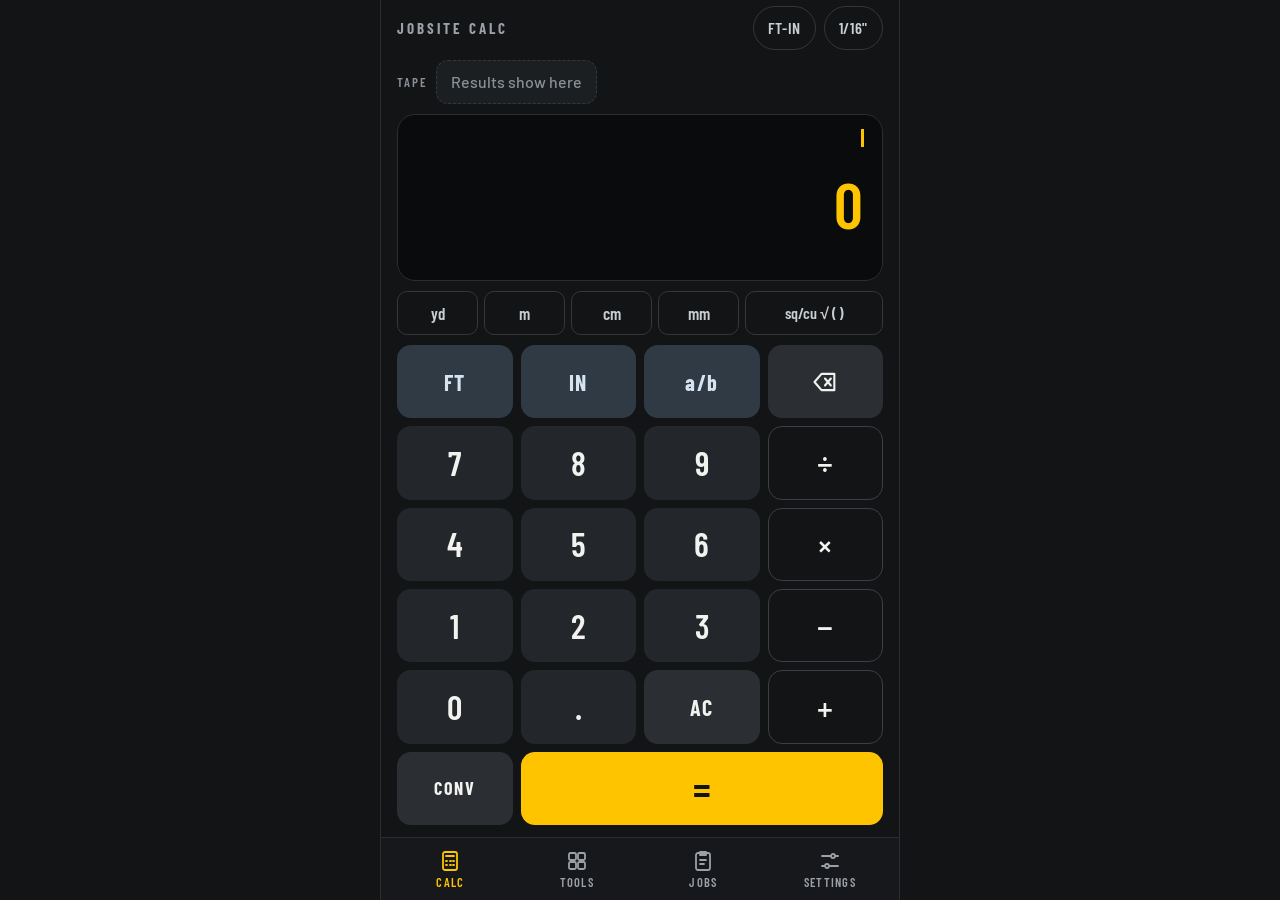
==== commit 8760a8c4: "Add files via upload" ====
--- a/index.html
+++ b/index.html
@@ -2,7 +2,7 @@
 <html lang="en" data-theme="dark">
 <head>
   <meta charset="utf-8">
-  <meta name="viewport" content="width=device-width, initial-scale=1, viewport-fit=cover">
+  <meta name="viewport" content="width=device-width, initial-scale=1, minimum-scale=1, maximum-scale=1, user-scalable=no, viewport-fit=cover">
   <title>Jobsite Calc</title>
   <meta name="description" content="Offline feet-inch-fraction construction calculator">
   <meta name="theme-color" content="#121416">
--- a/styles.css
+++ b/styles.css
@@ -8,7 +8,7 @@
 @font-face { font-family: 'Barlow Condensed'; font-weight: 600; font-style: normal; font-display: swap; src: url(fonts/barlow-condensed-latin-600-normal.woff2) format('woff2'); }
 @font-face { font-family: 'Barlow Condensed'; font-weight: 700; font-style: normal; font-display: swap; src: url(fonts/barlow-condensed-latin-700-normal.woff2) format('woff2'); }
 
-/* ---------- tokens: Graphite (night, default) ---------- */
+/* ---------- tokens: Graphite (night) — the only theme ---------- */
 :root {
   --bg: #121416;
   --surface: #1A1D20;
@@ -48,44 +48,11 @@
   --sans: 'Barlow', -apple-system, 'Helvetica Neue', sans-serif;
   color-scheme: dark;
 }
-/* ---------- tokens: Daylight (sun) ---------- */
-:root[data-theme="light"] {
-  --bg: #ECEAE5;
-  --surface: #FFFFFF;
-  --surface-2: #FFFFFF;
-  --raised: #FFFFFF;
-  --fn: #DEDAD2;
-  --ico-bg: #ECEAE5;
-  --line: #D3CFC7;
-  --line-2: #C9C4BA;
-  --text: #141619;
-  --text-2: #2A2E33;
-  --muted: #5B5F63;
-  --faint: #5B5F63;
-  --ghost: #767B80;
-  --display: #111315;
-  --display-line: #111315;
-  --display-sub: #A7ADB2;
-  --unit-bg: #D6E2EE;
-  --unit-fg: #16324F;
-  --op-bg: #2A2E33;
-  --op-border: #2A2E33;
-  --op-fg: #FFFFFF;
-  --num-border: #D3CFC7;
-  --tab-bg: #FFFFFF;
-  --tab-fg: #5B5F63;
-  --tab-active: #141619;
-  --seg-on-bg: #141619;
-  --seg-on-fg: #FFFFFF;
-  --warn-bg: #FDE3DF; --warn-fg: #8A1C12; --warn-line: #F2B8AE;
-  --ok-bg: #DDF3E4; --ok-fg: #14532D; --ok-line: #A7DDB9;
-  --danger: #B3261E;
-  color-scheme: light;
-}
-
 /* ---------- base ---------- */
 * { box-sizing: border-box; }
 html, body { margin: 0; height: 100%; }
+/* No zooming, like any calculator: pinch and double-tap zoom are off everywhere. */
+html, body { touch-action: pan-x pan-y; overscroll-behavior: none; }
 body {
   background: var(--bg);
   color: var(--text);
@@ -138,10 +105,6 @@
 }
 .tab svg { width: 24px; height: 24px; }
 .tab.active { color: var(--tab-active); }
-:root[data-theme="light"] .tab.active { font-weight: 700; }
-:root[data-theme="light"] .tab.active::before {
-  content: ''; position: absolute; top: -6px; width: 32px; height: 4px; border-radius: 0 0 4px 4px; background: var(--accent);
-}
 
 /* ---------- calculator ---------- */
 .calc {
@@ -150,6 +113,7 @@
   flex-direction: column;
   gap: 10px;
   padding: 6px 16px 12px;
+  overflow: hidden;
 }
 .calc-head { display: flex; align-items: center; justify-content: space-between; min-height: 44px; }
 .brand { font: 700 15px/1 var(--cond); letter-spacing: 0.2em; color: var(--muted); }
@@ -158,7 +122,6 @@
   height: 44px; padding: 0 14px; border-radius: 999px; border: 1px solid var(--line-2); background: transparent;
   color: var(--text-2); font: 600 16px/1 var(--cond); letter-spacing: 0.04em; white-space: nowrap;
 }
-:root[data-theme="light"] .chip { background: #FFFFFF; }
 
 .tape-row { display: flex; align-items: center; gap: 8px; height: 44px; flex: none; }
 .tape-label { font: 600 13px/1 var(--cond); letter-spacing: 0.16em; color: var(--faint); flex: none; }
@@ -173,14 +136,13 @@
   font: 600 16px/1 var(--sans); white-space: nowrap; cursor: pointer;
 }
 .tape li.latest { border-color: var(--accent); color: var(--text); }
-:root[data-theme="light"] .tape li.latest { border: 2px solid var(--text); font-weight: 700; }
 .tape li:active { background: var(--accent); color: var(--accent-fg); }
 .tape li.empty { border-style: dashed; color: var(--faint); cursor: default; font-weight: 500; }
 
 .display {
-  flex: 1 1 auto;
-  min-height: 112px;
-  max-height: 190px;
+  flex: 1 1 110px;          /* shares spare height with the keypad (1 : 3) */
+  min-height: 60px;
+  container-type: size;    /* lets the answer size itself to this box */
   border-radius: 18px;
   background: var(--display);
   border: 1px solid var(--display-line);
@@ -189,13 +151,14 @@
   text-align: right;
 }
 .display .expr {
-  font: 500 18px/1.25 var(--sans); color: var(--display-sub); min-height: 23px; word-break: break-word;
+  font: 500 clamp(14px, 2.2dvh, 18px)/1.25 var(--sans); color: var(--display-sub); min-height: 23px; word-break: break-word;
   font-variant-numeric: tabular-nums;
 }
 .display .expr .cursor { display: inline-block; width: 3px; height: 1em; background: var(--accent); vertical-align: -2px; margin-left: 2px; animation: blink 1s steps(1) infinite; }
 @keyframes blink { 50% { opacity: 0; } }
 .display .result {
-  font: 600 clamp(40px, 15vw, 64px)/1.05 var(--cond); color: var(--accent); letter-spacing: 0.01em;
+  font: 600 clamp(30px, min(15vw, 7.2dvh), 64px)/1.05 var(--cond); color: var(--accent); letter-spacing: 0.01em;
+  font-size: clamp(24px, min(15vw, 7.2dvh, 46cqh), 64px);   /* never taller than the display */
   white-space: nowrap; overflow-x: auto; overflow-y: hidden; scrollbar-width: none;
 }
 .display .result::-webkit-scrollbar { display: none; }
@@ -226,8 +189,15 @@
 .k.eq { border-color: transparent; background: var(--accent); color: var(--accent-fg); font: 600 34px/1 var(--sans); }
 .k.eq.txt { font: 700 20px/1 var(--cond); letter-spacing: 0.05em; }
 .keypad .k.eq { grid-column: span 3; }
+/* The calculator keypad stretches to fill the screen: 6 equal rows, never scrolls. */
+.keypad { flex: 3 1 320px; min-height: 0; max-height: 480px; grid-auto-rows: auto; grid-template-rows: repeat(6, minmax(0, 1fr)); }
+.keypad .k { font-size: clamp(20px, 4dvh, 34px); }
+.keypad .k.op { font-size: clamp(20px, 3.8dvh, 32px); }
+.keypad .k.eq { font-size: clamp(22px, 4.2dvh, 36px); }
+.keypad .k.unit, .keypad .k.txt { font-size: clamp(15px, 2.7dvh, 22px); }
+.keypad .k.sm { font-size: clamp(13px, 2.2dvh, 18px); }
+.keypad .k svg { width: clamp(20px, 3.4dvh, 28px); height: clamp(20px, 3.4dvh, 28px); }
 .k:active { transform: scale(0.96); filter: brightness(1.25); }
-:root[data-theme="light"] .k:active { filter: brightness(0.88); }
 
 .more {
   position: absolute; left: 16px; right: 16px; bottom: 12px; z-index: 5;
@@ -256,7 +226,6 @@
   display: flex; flex-direction: column; justify-content: space-between; align-items: flex-start; text-align: left; color: var(--text);
 }
 .recent-card svg { width: 24px; height: 24px; color: var(--accent); }
-:root[data-theme="light"] .recent-card svg { color: var(--text); }
 .recent-card span { font: 600 18px/1.1 var(--cond); }
 .list { border-radius: 16px; background: var(--surface); border: 1px solid var(--line); overflow: hidden; }
 .tool-row {
@@ -420,19 +389,34 @@
   .sheet { max-width: 520px; margin: 0 auto; }
 }
 
-/* ---------- short phones (iPhone SE / mini) ---------- */
+/* ---------- short phones (iPhone SE / mini, Safari with toolbars) ---------- */
 @media (max-height: 700px) {
-  :root { --key-h: 44px; --gap: 6px; }
-  .calc { gap: 8px; padding-top: 2px; }
-  .display { min-height: 96px; padding: 8px 16px; }
-  .display .result { font-size: 44px; }
-  .display .expr { font-size: 16px; min-height: 20px; }
-  .k { font-size: 28px; }
-  .k.op { font-size: 26px; }
-  .k.eq { font-size: 30px; }
-  .tab { min-height: 46px; }
+  :root { --gap: 6px; }
   .fkeys { --key-h: 46px; }
   .sheet-val { font-size: 36px; }
+  .display { padding: 8px 16px; }
+}
+@media (max-height: 640px) and (orientation: portrait) {
+  /* one row for tape + chips, tighter tab bar: everything still fits */
+  .calc {
+    display: grid;
+    grid-template-columns: minmax(0, 1fr) auto;
+    grid-template-rows: 44px minmax(56px, 1fr) 44px minmax(0, 3.4fr);
+    grid-template-areas: "tape chips" "display display" "strip strip" "keys keys";
+    gap: 8px; column-gap: 8px; padding: 4px 12px 8px;
+  }
+  .calc-head { display: contents; }
+  .brand { display: none; }
+  .chips { grid-area: chips; gap: 6px; }
+  .chip { padding: 0 10px; font-size: 15px; }
+  .tape-row { grid-area: tape; min-width: 0; }
+  .tape-label { display: none; }
+  .display { grid-area: display; min-height: 0; }
+  .strip { grid-area: strip; }
+  .keypad { grid-area: keys; max-height: none; gap: 5px; }
+  .tabbar { padding: 3px 8px calc(3px + env(safe-area-inset-bottom)); }
+  .tab { min-height: 44px; gap: 2px; font-size: 11px; }
+  .tab svg { width: 21px; height: 21px; }
 }
 
 /* ---------- landscape phones ---------- */
@@ -442,20 +426,21 @@
   .calc {
     display: grid;
     grid-template-columns: minmax(0, 1fr) minmax(0, 1.1fr);
-    grid-template-rows: auto auto 1fr auto;
+    grid-template-rows: auto auto minmax(0, 1fr) auto;
     column-gap: 14px; row-gap: 6px;
     padding: 6px 12px 8px;
-    --key-h: calc((100dvh - 44px - 8px - 14px - 30px - env(safe-area-inset-bottom) - env(safe-area-inset-top)) / 6);
     --gap: 6px;
   }
   .calc-head { grid-column: 1; grid-row: 1; }
   .tape-row { grid-column: 1; grid-row: 2; }
   .display { grid-column: 1; grid-row: 3; max-height: none; min-height: 0; }
   .strip { grid-column: 1; grid-row: 4; }
-  .keypad { grid-column: 2; grid-row: 1 / 5; align-self: end; }
-  .display .result { font-size: 40px; }
-  .k { font-size: 26px; }
-  .k.unit, .k.txt { font-size: 18px; }
+  .keypad { grid-column: 2; grid-row: 1 / 5; align-self: stretch; max-height: none; }
+  .display .result { font-size: clamp(24px, min(9dvh, 46cqh), 44px); }
+  .keypad .k { font-size: clamp(18px, 6dvh, 28px); }
+  .keypad .k.op { font-size: clamp(18px, 5.6dvh, 26px); }
+  .keypad .k.eq { font-size: clamp(20px, 6.4dvh, 30px); }
+  .keypad .k.unit, .keypad .k.txt { font-size: clamp(14px, 4.2dvh, 18px); }
   .more { left: auto; width: 55%; }
   .sheet {
     left: auto; top: 0; width: min(430px, 56vw); border-radius: 22px 0 0 22px; border-top: 0; border-left: 1px solid var(--line-2);
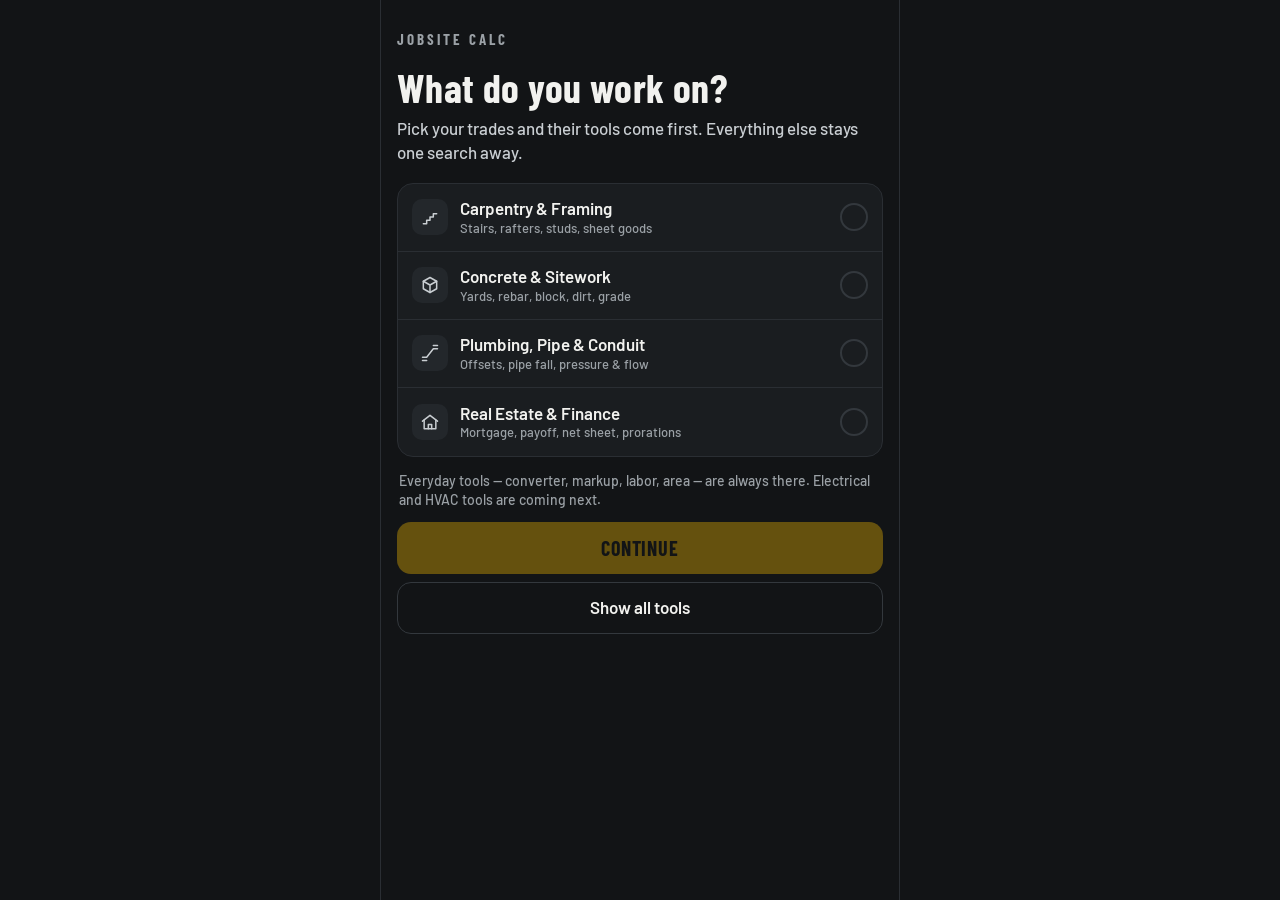
==== commit b01eb518: "v9: trades, favorites, offsets, markup, labor, real estate tools" ====
--- a/index.html
+++ b/index.html
@@ -102,7 +102,7 @@
     <h1 class="page-title">Tools</h1>
     <label class="search">
       <svg viewBox="0 0 24 24" aria-hidden="true"><circle cx="11" cy="11" r="7"/><path d="M16.5 16.5L21 21"/></svg>
-      <input type="search" id="toolSearch" aria-label="Search tools" placeholder="Search — stairs, rebar, grade…" autocomplete="off">
+      <input type="search" id="toolSearch" aria-label="Search tools" placeholder="Search — stairs, offset, mortgage…" autocomplete="off">
     </label>
     <div id="tiles"></div>
   </main>
@@ -112,7 +112,10 @@
     <header class="bar">
       <button class="back" data-go="tools"><svg viewBox="0 0 24 24" aria-hidden="true"><path d="M15 6l-6 6 6 6"/></svg>Tools</button>
       <h1 id="toolTitle"></h1>
-      <button class="link" id="toolClear">Clear</button>
+      <div class="bar-r">
+        <button class="icon-btn star" id="toolFav" aria-pressed="false" aria-label="Add to favorites"><svg viewBox="0 0 24 24" aria-hidden="true"><path d="M12 3.5l2.6 5.3 5.9.9-4.3 4.1 1 5.8-5.2-2.8-5.2 2.8 1-5.8-4.3-4.1 5.9-.9z"/></svg></button>
+        <button class="link" id="toolClear">Clear</button>
+      </div>
     </header>
     <div id="toolBody"></div>
   </main>
@@ -136,6 +139,11 @@
   <main id="screen-settings" class="screen scroll" hidden>
     <h1 class="page-title">Settings</h1>
     <div id="settingsBody"></div>
+  </main>
+
+  <!-- ============ First launch: pick your trades ============ -->
+  <main id="screen-welcome" class="screen scroll" hidden>
+    <div id="welcomeBody"></div>
   </main>
 
   <!-- ============ Bottom tab bar ============ -->
--- a/styles.css
+++ b/styles.css
@@ -244,7 +244,7 @@
 .badge { flex: none; padding: 4px 8px; border-radius: 6px; background: var(--accent); color: var(--accent-fg); font: 700 12px/1 var(--cond); letter-spacing: 0.1em; }
 
 /* ---------- tool screen ---------- */
-.bar { display: grid; grid-template-columns: 96px minmax(0, 1fr) 96px; align-items: center; min-height: 44px; margin-bottom: 12px; }
+.bar { display: grid; grid-template-columns: 104px minmax(0, 1fr) 104px; align-items: center; min-height: 44px; margin-bottom: 12px; }
 .bar h1 { margin: 0; text-align: center; font: 700 22px/1.1 var(--cond); letter-spacing: 0.02em; white-space: nowrap; overflow: hidden; text-overflow: ellipsis; }
 .back { height: 44px; display: flex; align-items: center; gap: 2px; border: 0; background: none; color: var(--text-2); font: 600 17px/1 var(--sans); padding: 0; }
 .back svg { width: 22px; height: 22px; stroke-width: 2; }
@@ -454,3 +454,35 @@
   .sheet-val { font-size: 32px; }
   body.sheet-open .screen.scroll { padding-bottom: 28px; padding-right: min(446px, 58vw); }
 }
+
+/* ---------- v9: favorites, trades, money ---------- */
+.bar-r { justify-self: end; display: flex; align-items: center; }
+.bar-r .link { min-width: 52px; }
+.star svg { width: 24px; height: 24px; }
+.star.on { color: var(--accent); }
+.star.on svg { fill: var(--accent); }
+body.no-tabs .tabbar { display: none; }
+.welcome { max-width: 560px; margin: 0 auto; padding-top: 12px; }
+.welcome .brand { margin: 8px 0 18px; }
+.welcome .page-title { font-size: clamp(32px, 9vw, 40px); margin-bottom: 8px; }
+.lead { margin: 0 0 18px; color: var(--text-2); font: 500 17px/1.4 var(--sans); }
+.trade-pick { min-height: 68px; }
+.trade-pick .check {
+  width: 28px; height: 28px; flex: none; border-radius: 50%; border: 2px solid var(--line-2);
+  display: flex; align-items: center; justify-content: center; color: transparent;
+}
+.trade-pick .check svg { width: 18px; height: 18px; stroke-width: 3; }
+.trade-pick.on .check { background: var(--accent); border-color: var(--accent); color: var(--accent-fg); }
+.trade-pick.on .ico { color: var(--accent); }
+.btn-primary:disabled { opacity: 0.35; }
+.more-trades { margin-top: 20px; }
+.more-trades summary {
+  list-style: none; display: flex; align-items: center; gap: 10px; min-height: 56px; padding: 0 14px;
+  border-radius: 16px; border: 1px solid var(--line); background: var(--surface); cursor: pointer;
+  font: 600 17px/1.2 var(--sans); color: var(--text);
+}
+.more-trades summary::-webkit-details-marker { display: none; }
+.more-trades summary span { flex: 1; min-width: 0; font: 500 13px/1.25 var(--sans); color: var(--muted); white-space: nowrap; overflow: hidden; text-overflow: ellipsis; }
+.more-trades[open] summary .chev { transform: rotate(90deg); }
+.trades-link { margin-top: 20px; width: 100%; color: var(--muted); }
+.out .hero .r-val.long { font-size: clamp(34px, 10.5vw, 52px); }
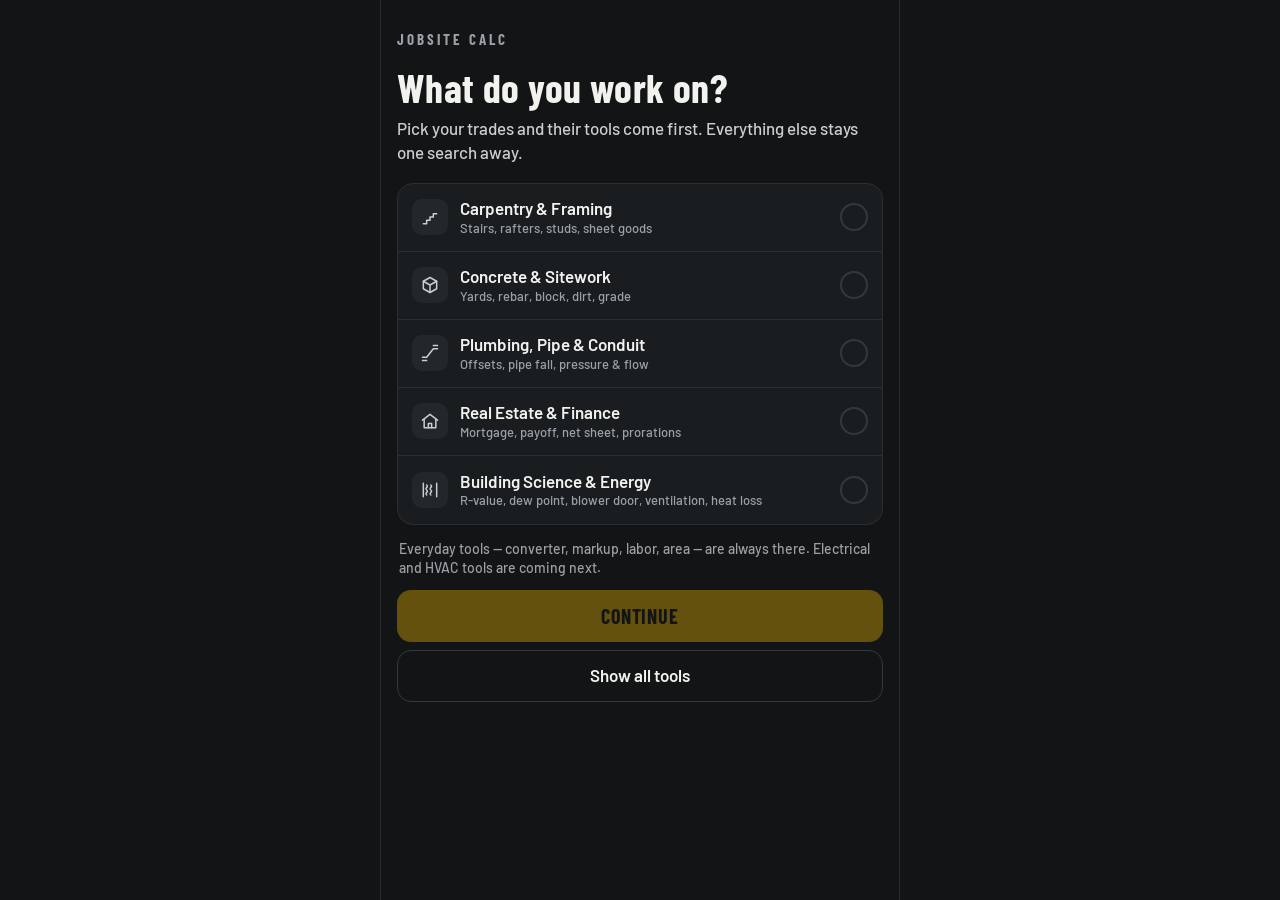
==== commit afb6edb3: "v11: building science tools, How to use panels, accuracy fixes" ====
--- a/index.html
+++ b/index.html
@@ -187,6 +187,7 @@
       <button data-fk="ans" class="k fn txt sm">ANS</button>
 
       <button data-fk="clr" class="k fn txt sm">CLEAR</button>
+      <button data-fk="neg" class="k fn" aria-label="Plus or minus">±</button>
       <button data-fk="next" class="k eq txt next" id="nextKey">NEXT</button>
     </div>
   </div>
--- a/styles.css
+++ b/styles.css
@@ -369,7 +369,7 @@
 .fkeys .k { font-size: 30px; }
 .fkeys .k.unit { font-size: 22px; }
 .fkeys .k.txt { font-size: 18px; }
-.fkeys .next { grid-column: span 3; }
+.fkeys .next { grid-column: span 2; }
 .fkeys .next { min-width: 0; padding: 0 10px; gap: 8px; }
 .fkeys .next .next-t { overflow: hidden; text-overflow: ellipsis; white-space: nowrap; }
 .fkeys .next svg { width: 20px; height: 20px; stroke-width: 2.2; }
@@ -486,3 +486,24 @@
 .more-trades[open] summary .chev { transform: rotate(90deg); }
 .trades-link { margin-top: 20px; width: 100%; color: var(--muted); }
 .out .hero .r-val.long { font-size: clamp(34px, 10.5vw, 52px); }
+
+/* ---------- how to use (collapsed by default, one per tool) ---------- */
+.howto { margin: -4px 0 12px; }
+.howto summary {
+  list-style: none; display: inline-flex; align-items: center; gap: 6px; min-height: 44px; padding: 0 2px;
+  color: var(--muted); font: 600 15px/1 var(--sans); cursor: pointer; -webkit-user-select: none; user-select: none;
+}
+.howto summary::-webkit-details-marker { display: none; }
+.howto summary svg { width: 18px; height: 18px; stroke-width: 2; flex: none; }
+.howto summary .chev { width: 16px; height: 16px; transition: transform 0.15s; }
+.howto[open] summary { color: var(--text-2); }
+.howto[open] summary .chev { transform: rotate(90deg); }
+.howto-body {
+  padding: 12px 14px; border-radius: 12px; background: var(--surface-2); border: 1px solid var(--line);
+  font: 500 15px/1.45 var(--sans); color: var(--text-2);
+}
+.howto-body p { margin: 0 0 8px; }
+.howto-body b { color: var(--text); font-weight: 600; }
+.howto-body dl { margin: 10px 0 0; padding-top: 10px; border-top: 1px solid var(--line); display: grid; gap: 6px; }
+.howto-body dt { color: var(--text); font-weight: 600; }
+.howto-body dd { margin: -4px 0 0; color: var(--muted); }
